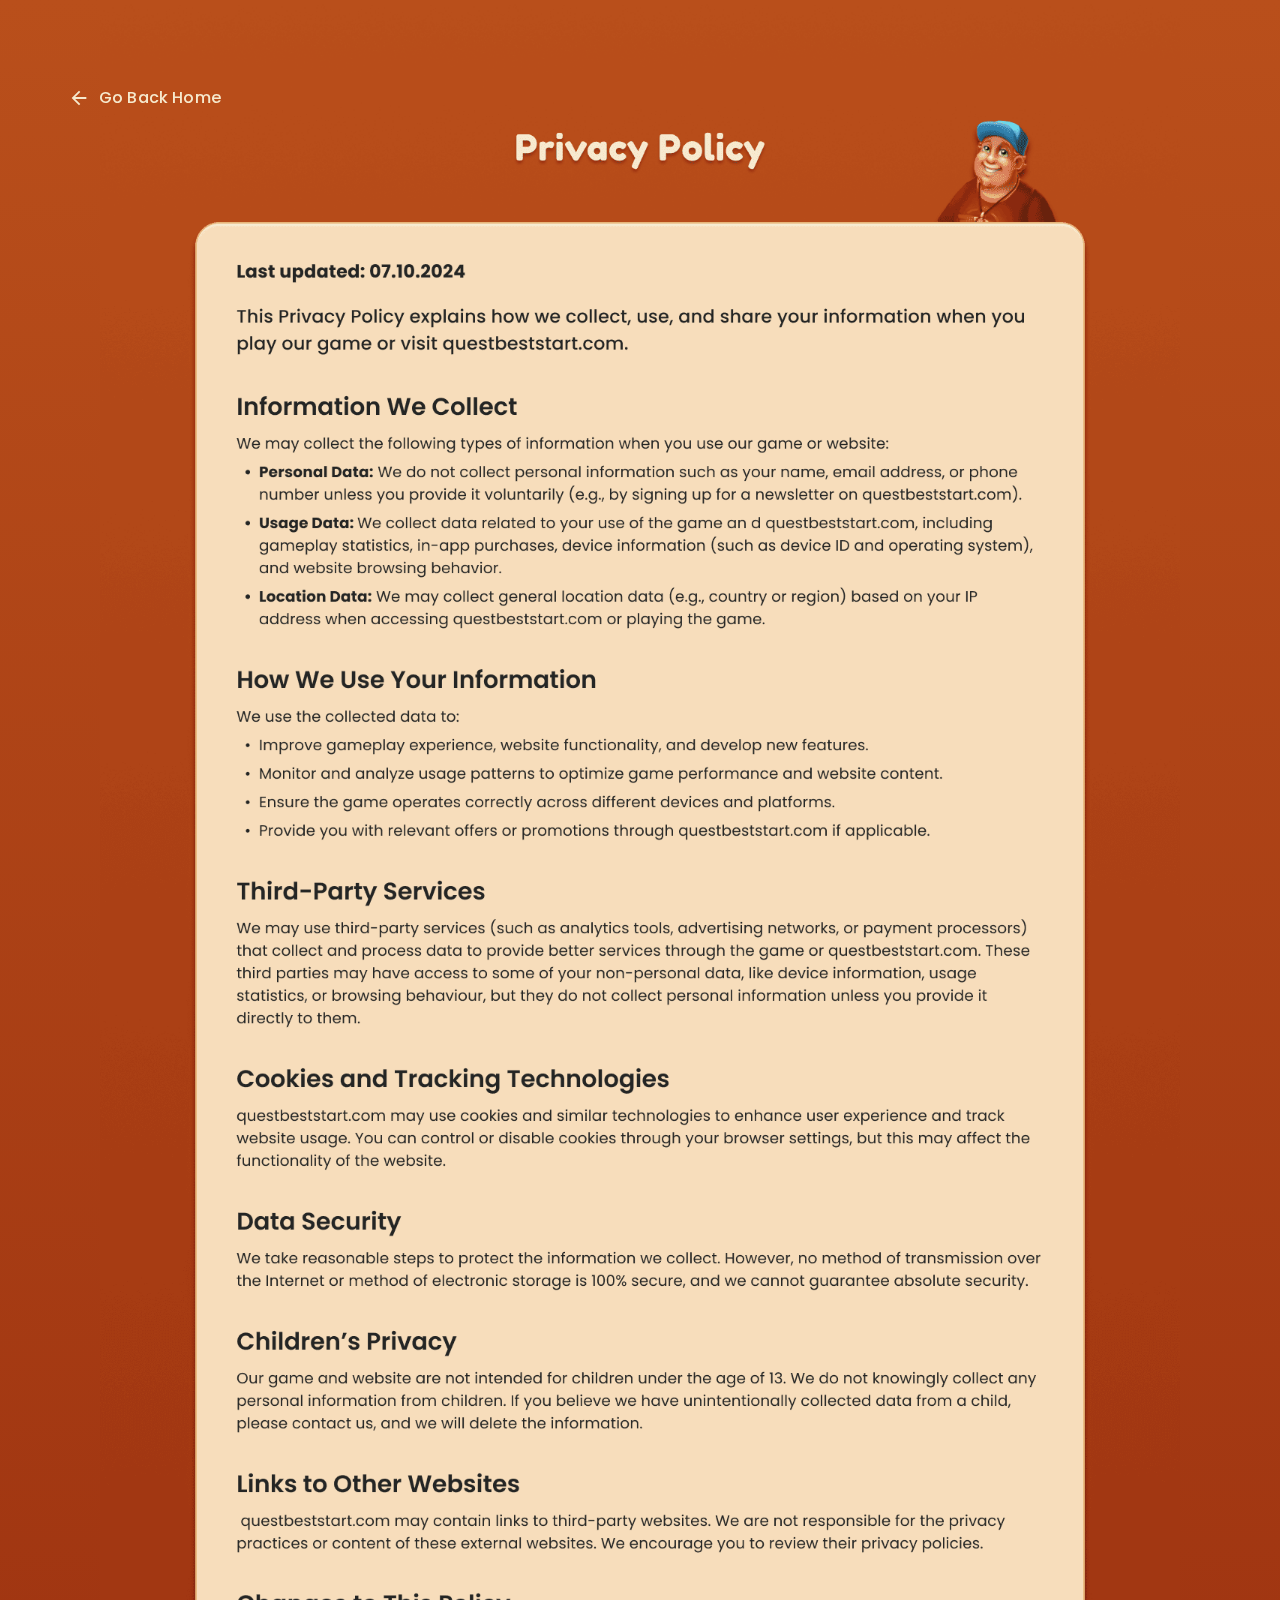
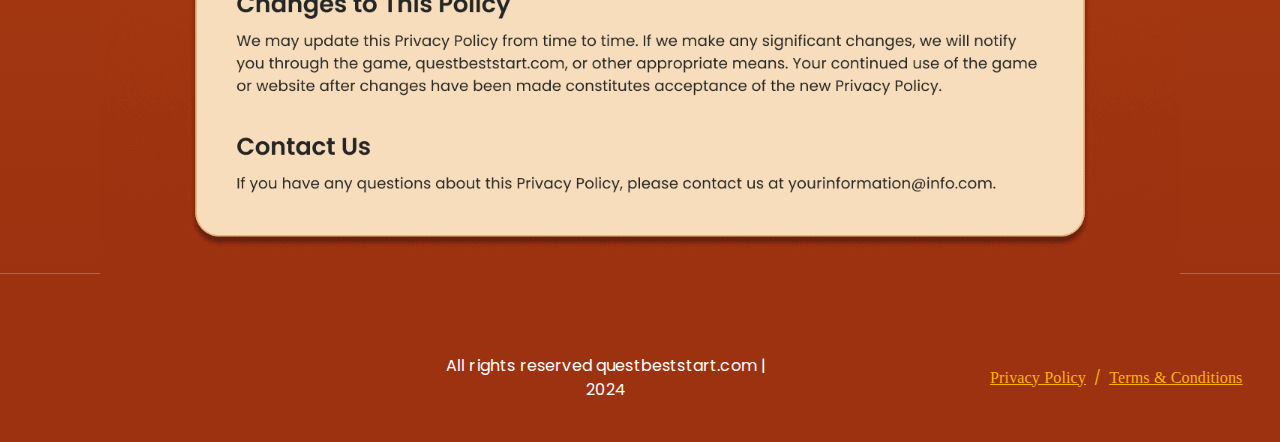
==== policy.html @ de879beb "1" ====
<!DOCTYPE html>
<html lang="en">
  <head>
    <meta charset="UTF-8" />
    <meta name="viewport" content="width=device-width, initial-scale=1.0" />
    <title>Tile Island</title>
    <link rel="icon" href="img/favicon-500x500.png" />
    <link rel="stylesheet" type="text/css" href="slick/slick.css" />
    <link rel="stylesheet" href="css/main.css" />
    <link href="https://unpkg.com/aos@2.3.1/dist/aos.css" rel="stylesheet" />

    <link rel="preconnect" href="https://fonts.googleapis.com" />
    <link rel="preconnect" href="https://fonts.gstatic.com" crossorigin />
    <link
      href="https://fonts.googleapis.com/css2?family=Poppins:ital,wght@0,100;0,200;0,300;0,400;0,500;0,600;0,700;0,800;0,900;1,100;1,200;1,300;1,400;1,500;1,600;1,700;1,800;1,900&display=swap"
      rel="stylesheet"
    />
    <link rel="preconnect" href="https://fonts.googleapis.com" />
    <link rel="preconnect" href="https://fonts.gstatic.com" crossorigin />
    <link
      href="https://fonts.googleapis.com/css2?family=Luckiest+Guy&family=Quicksand:wght@300..700&display=swap"
      rel="stylesheet"
    />
    <link rel="preconnect" href="https://fonts.googleapis.com" />
    <link rel="preconnect" href="https://fonts.gstatic.com" crossorigin />
    <link
      href="https://fonts.googleapis.com/css2?family=Luckiest+Guy&display=swap"
      rel="stylesheet"
    />
  </head>

  <body class="back">
    <header class="header header-policy-terms">
      <div class="header-background"></div>
      <nav class="navigation container nav-policy-terms">
        <ul class="policy-terms-list nav-policy-terms">
          <li class="nav-policy-terms-item active">
            <svg class="header-icon-policy">
              <use href="./img/sprite.svg#icon-arrow-left"></use>
            </svg>
            <a href="/" class="navigation-link">Go Back Home</a>
          </li>
        </ul>
      </nav>
    </header>

    <main class="policy">
      <section>
        <div class="policy-terms-container">
          <img
            class="policy-terms-image"
            src="img/policy-terms/Privacy-375.png"
            alt=""
          />
          <img
            class="policy-terms-desk"
            src="img/policy-terms/Privacy-1440.png"
            alt=""
          />
        </div>
      </section>
    </main>

    <footer class="footer">
      <div class="footer-container">
        <p class="footer-copyright">
          All rights reserved questbeststart.com | 2024
        </p>
        <div class="footer-wrapper">
          <a class="footer-text" href="policy.html">Privacy Policy</a>
          <a class="footer-texts"> / </a>
          <a class="footer-text" href="terms.html">Terms & Conditions</a>
        </div>
      </div>
    </footer>
    <script src="js/mobile-menu.js"></script>
  </body>
</html>
---- css/main.css ----
@import url("https://fonts.googleapis.com/css2?family=Fredoka:wght@300..700&family=Mali:ital,wght@0,200;0,300;0,400;0,500;0,600;0,700;1,200;1,300;1,400;1,500;1,600;1,700&family=Manrope:wght@200..800&family=Rajdhani:wght@300;400;500;600;700&display=swap");

:root {
  --main-font: "Quicksand";
  --text-color: rgba(21, 35, 44, 1);
  --secondary-color: rgba(211, 37, 35, 1);

  --bg-color: #ffffff;
}

* {
  -webkit-box-sizing: border-box;
  box-sizing: border-box;
}

html {
  scroll-behavior: smooth;
}

body {
  font-family: var(--main-font);
  color: var(--text-color);
  margin: 0;
}

h1,
h2,
h3,
h4,
h5,
h6,
p {
  margin: 0;
}

ul,
ol {
  margin: 0;
  padding: 0;
  list-style: none;
}

img {
  display: block;
  max-width: 100%;
  height: auto;
}

.list {
  list-style: none;
}

button,
a {
  cursor: pointer;
}

.visually-hidden {
  position: absolute;
  width: 1px;
  height: 1px;
  margin: -1px;
  border: 0;
  padding: 0;

  white-space: nowrap;
  clip-path: inset(100%);
  clip: rect(0 0 0 0);
  overflow: hidden;
}

.button {
  display: -webkit-box;
  display: -ms-flexbox;
  display: flex;
  -webkit-box-align: center;
  -ms-flex-align: center;
  align-items: center;
  width: 35px;
  height: 35px;
  border-radius: 50%;
  background-color: #fe34a0;
  border: none;
  -webkit-transition: scale 0.3s ease;
  transition: scale 0.3s ease;
  -webkit-box-shadow: 0px 4px 0px 0px #64069d;
  box-shadow: 0px 4px 0px 0px #64069d;
}
.button:hover {
  scale: 120%;
}

.icon {
  width: 36px;
  height: 28.56px;
}

@media (min-width: 1200px) {
  .padding--responsive {
    padding: 88px;
  }
}

.header {
  position: fixed;
  width: 100%;
  z-index: 5;
  -webkit-transition: background-color 0.3s ease;
  transition: background-color 0.3s ease;
  background-color: transparent;
}
.header__background {
  position: absolute;
  top: 0;
  right: 0;
  bottom: 0;
  left: 100%;

  z-index: -1;
  -webkit-transition: left 0.3s ease;
  transition: left 0.3s ease;
}
.header-background {
  position: absolute;
  top: 0;
  right: 0;
  bottom: 0;
  left: 100%;

  z-index: -1;
  -webkit-transition: left 0.3s ease;
  transition: left 0.3s ease;
}
.header.is-open .header__background {
  left: 0;
}
.header__button-wrapper {
  margin-left: auto;
}
.header__icon {
  display: none;
}
.header-icon-policy {
  width: 40px;
  height: 40px;
  padding: 7px 9px;
  fill: #f6e9cd;
}
.header__icon-button {
  display: -webkit-box;
  display: -ms-flexbox;
  display: flex;
  background-color: transparent;
  border: none;
  border-radius: 50%;
}

.header__icon--menu {
  display: block;
}

.header__icon-button.is-open .header__icon--menu {
  display: none;
}

.header__icon-button.is-open .header__icon--close {
  display: block;
}

.policy-terms-navigation {
  display: -webkit-box;
  display: -ms-flexbox;
  display: flex;
  -webkit-box-orient: vertical;
  -webkit-box-direction: normal;
  -ms-flex-direction: row;
  flex-direction: row;
  -webkit-box-align: center;
  -ms-flex-align: center;
  align-items: start;
  -webkit-box-flex: 1;
  -ms-flex: 1;
  flex: 1;
  padding: 27px 35px 19px;
  position: relative;
}
.policy-terms-list {
  position: static;
  flex: 1;
}

.header {
  height: 100px;
  display: flex;
}

.nav-policy-terms-item {
  display: flex;
  flex-direction: row;
}
.navigation-link {
  position: relative;
  text-decoration: none;
  font-family: Poppins;
  font-size: 16px;
  font-weight: 500;
  line-height: 24px;
  letter-spacing: 0.01em;
  text-align: end;
  padding: 0;
  color: #f6e9cd;
  padding-top: 8px;
}
.navigation-link:hover,
.navigation-link:focus,
.navigation-link:active {
  color: #fab204;
}

.header {
  position: fixed;
  width: 100%;
  z-index: 5;
  -webkit-transition: background-color 0.3s ease;
  transition: background-color 0.3s ease;
  background-color: transparent;
}
.header__background {
  position: absolute;
  top: 0;
  right: 0;
  bottom: 0;
  left: 100%;
  background-color: rgba(242, 242, 254, 1);
  z-index: -1;
  -webkit-transition: left 0.3s ease;
  transition: left 0.3s ease;
}
.header.is-open .header__background {
  left: 0;
}
.header__button-wrapper {
  margin-right: auto;
  display: flex;
  align-items: center;
  justify-content: end;
}
.header__icon {
  display: none;
}
.header__icon-button {
  display: -webkit-box;
  display: -ms-flexbox;
  display: flex;
  background-color: transparent;
  border: none;
  border-radius: 50%;
}

.header__icon--menu {
  display: block;
}

.header__icon-button.is-open .header__icon--menu {
  display: none;
}

.header__icon-button.is-open .header__icon--close {
  display: block;
}
.close {
  width: 40px;
  height: 40px;
  fill: rgba(255, 255, 255, 1);
}

.header__icon-button.is-open + .navigation__list {
  background: rgba(54, 56, 92, 1);
}

.navigation.is-open {
  background: rgba(54, 56, 92, 1);
}

.navigation {
  display: -ms-flexbox;
  -webkit-box-orient: vertical;
  -webkit-box-direction: normal;
  -ms-flex-direction: column;
  flex-direction: column;
  -webkit-box-align: center;
  -ms-flex-align: center;
  align-items: center;
  -webkit-box-flex: 1;
  -ms-flex: 1;
  flex: 1;
  padding: 27px 35px 19px;
  position: relative;
}
.navigation.is-open {
  background: #b94f1b;
}

.navigation__list {
  display: -webkit-box;
  display: -ms-flexbox;
  display: flex;
  -webkit-box-orient: vertical;
  -webkit-box-direction: normal;
  -ms-flex-direction: column;
  flex-direction: column;
  -webkit-box-align: start;
  -ms-flex-align: start;
  align-items: start;
  gap: 36px;
  padding: 48px;
  top: 130px;
  border-radius: 0px 0px 20px 20px;
  position: absolute;
  top: 100%;
  right: -100%;
  width: 100%;
  height: 100vh;
  -webkit-transition: 0.3s;
  transition: 0.3s;
  z-index: 999;
  background: linear-gradient(180deg, #b94f1b 0%, #9d3210 100%);
}
.navigation__list.is-open {
  right: 0;
}
.navigation__link {
  position: relative;
  text-decoration: none;
  -webkit-transition: all 0.1s ease;
  transition: all 0.1s ease;
  padding: 4px 16px;

  font-family: Poppins;
  font-size: 22px;
  font-weight: 500;
  line-height: 36px;
  letter-spacing: 0.01em;
  text-align: left;

  color: rgba(255, 255, 255, 0.8);
}
.navigation__link:hover,
.navigation__link:focus {
  font-size: 20px;
  font-weight: 900;
  line-height: 40px;
  text-align: center;
  color: #fab204;
}

.header.is-open {
  background-color: transparent;
}

@media screen and (min-width: 1200px) {
  .header {
    background: #f1dbd1;

    padding: 8px 24px 8px 24px;
    gap: 8px;
    border-radius: 999px;
    margin: 48px auto;
    display: flex;
    justify-content: center;
    align-items: center;
    width: 100%;
  }
  .header-policy-terms {
    background-color: transparent;
  }
  .header {
    height: 100px;
    display: flex;
  }
  .navigation__item-desk {
    display: none;
  }
  .header__icon-button {
    display: none;
  }
  .header__button-wrapper {
    width: auto;
    -webkit-box-pack: end;
    -ms-flex-pack: end;
    justify-content: flex-end;
  }
  .navigation {
    display: flex;
    -webkit-box-orient: horizontal;
    -webkit-box-direction: normal;
    -ms-flex-direction: row;
    flex-direction: row;
    -webkit-box-pack: justify;
    -ms-flex-pack: justify;
    -webkit-box-align: center;
    -ms-flex-align: center;
    -webkit-box-flex: 1;
    -ms-flex: 1;
    flex: 1;
    padding-block: 20px;
    align-items: center;
    justify-content: center;
  }
  .navigation__list {
    background-color: transparent;
    -webkit-box-orient: horizontal;
    -webkit-box-direction: normal;
    -ms-flex-direction: row;
    flex-direction: row;
    -webkit-box-pack: center;
    -ms-flex-pack: center;
    justify-content: start;
    position: static;
    -webkit-box-align: center;
    -ms-flex-align: center;
    align-items: center;
    width: auto;
    padding-block: 0;
    -webkit-box-flex: 1;
    -ms-flex: 1;
    flex: 1;
    gap: 50px;
    height: 100px;
    margin: 48px auto;
    display: flex;
    justify-content: center;
    align-items: center;
    background: transparent;
  }
  .navigation__link {
    font-weight: 400;
    font-size: 18px;
    line-height: 28px;
    max-width: 200px;
    padding: 0%;
    height: 14px;
    color: rgba(29, 19, 70, 1);
  }
}

.main {
  background: linear-gradient(180deg, #0492bf 0%, #bee6ff 30%, #fff6e0 100%);
}
.home {
  background-repeat: no-repeat;
  background-size: cover;
  background-position: center;

  width: 375px;
  height: 780px;
  margin: auto;

  background-image: url("/img/hero/Section-1-Hero.png");
}
.home__wrapper {
  position: relative;
  z-index: 3;
  display: -webkit-box;
  display: -ms-flexbox;
  display: flex;
  -webkit-box-orient: vertical;
  -webkit-box-direction: normal;
  -ms-flex-direction: column;
  flex-direction: column;
  -webkit-box-align: center;
  -ms-flex-align: center;
  align-items: center;
}
.home__container-top {
  display: -webkit-box;
  display: -ms-flexbox;
  display: flex;
  -webkit-box-orient: vertical;
  -webkit-box-direction: normal;
  -ms-flex-direction: column;
  flex-direction: column;
  align-items: center;
  margin-top: 670px;
}

.home__google-button_link {
  display: inline-block;
  max-width: 312px;
  -webkit-transition: -webkit-transform 0.3s ease;
  transition: -webkit-transform 0.3s ease;
  transition: transform 0.3s ease;
  transition: transform 0.3s ease, -webkit-transform 0.3s ease;
  border-radius: 12px;
  -webkit-animation: pulse 2s infinite;
  animation: pulse 2s infinite;
  width: 264px;
  height: 66px;
  margin-top: -100px;
}
.home-image {
  display: none;
}

@media screen and (min-width: 1200px) {
  .home {
    margin: auto;
    width: auto;
    height: 980px;
    gap: 0px;
    opacity: 0px;

    background-image: url("/img/hero/Section-1-Hero\ \(1\).png");
  }

  .home__google-button_link {
    width: 300px;
    height: 86px;
    margin: auto;
    margin-top: 80px;
  }
}

.advantages {
  background: linear-gradient(180deg, #0492bf 0%, #bee6ff 30%, #fff6e0 100%);
}

.advantages-image {
  width: 375px;
  margin: 0 auto 0;
}
.advantages-image-desk {
  display: none;
}

@media screen and (min-width: 1200px) {
  .advantages {
    background: linear-gradient(180deg, #0492bf 0%, #bee6ff 30%, #fff6e0 100%);
  }

  .advantages-image {
    display: none;
  }
  .advantages-image-desk {
    display: flex;
    margin: auto;
    width: 1440px;
  }
}

.features {
  background: linear-gradient(180deg, #fff6e0 0%, #fdeec6 100%);
}
.features-image {
  width: 375px;
  margin: 0 auto 0;
}
.features-image-desk {
  display: none;
}
@media screen and (min-width: 1200px) {
  .features {
    background: linear-gradient(180deg, #fff6e0 0%, #fdeec6 100%);
  }
  .features-image {
    display: none;
  }
  .features-image-desk {
    display: flex;
    margin: auto;
    width: 1440px;
  }
}
/*  */
.play {
  background: #fdeec6;
}
.play-image {
  width: 375px;
  margin: 0 auto 0;
}
.play-image-desk {
  display: none;
}
@media screen and (min-width: 1200px) {
  .play {
    background: #fdeec6;
  }
  .play-image {
    display: none;
  }
  .play-image-desk {
    display: flex;
    margin: auto;
    width: 1440px;
  }
}

.faq {
  background: #fdeec6;
  padding: 56px 15px;
}
.faq-container {
  width: 343px;

  background: linear-gradient(180deg, #b94f1b 0%, #9d3210 100%);
  padding: 8px;
  border-radius: 16px;
  margin: auto;
}
.faq-title {
  margin: auto;
  padding-bottom: 40px;
}
.faq-list {
  padding: 8px 8px 16px 8px;
  gap: 10px;
  border-radius: 8px;
  background: #f7ddbb;
}
.faq-item {
  padding: 16px;
  background: #fff3eb;

  border-radius: 10px;
  margin-bottom: 10px;
  position: relative;
  max-width: 700px;
  font-family: Arial, sans-serif;
}

.faq-question {
  display: flex;
  justify-content: space-between;
  align-items: center;
  cursor: pointer;
  font-family: Poppins;
  font-size: 18px;
  font-weight: 500;
  line-height: 30px;
  text-align: left;
  color: #030302;
}

.toggle-button {
  background: none;
  border: none;
  font-size: 24px;
  color: #8b5e3c;
  cursor: pointer;
}

.faq-answer {
  display: none;
  margin-top: 10px;
  font-family: Poppins;
  font-size: 18px;
  font-weight: 400;
  line-height: 30px;
  letter-spacing: 0.01em;
  text-align: left;
  color: #030302;
}
@media screen and (min-width: 1200px) {
  .faq-container {
    width: 966px;

    border-radius: 40px;

    background: linear-gradient(180deg, #b94f1b 0%, #9d3210 100%);
    padding: 48px;

    margin: auto;
  }
  .faq-title {
    margin: auto;
    padding-bottom: 40px;
  }
  .faq-list {
    padding: 0;
    gap: 10px;

    background: #f7ddbb;
    width: 822px;

    padding: 32px 0px;
    border-radius: 32px;
    margin: auto;
    width: 870px;
  }
  .faq-item {
    background: #fff3eb;

    border-radius: 10px;
    margin-bottom: 10px;
    position: relative;

    width: auto;
    font-family: Arial, sans-serif;
    margin: auto;

    gap: 16px;
    border-radius: 24px;
    width: 822px;
    padding-bottom: 16px;
    margin: 16px auto;
  }
}

.gallery {
  background: linear-gradient(180deg, #b94f1b 0%, #9d3210 100%);
  padding-top: 56px;
}

.gallery__image {
  width: 267.75px;
  height: 476px;
  border-radius: 8px;
  padding: 0 10px;
}
.gallery__list {
  padding: 8px;
  gap: 0px;
  border-radius: 16px;
  background-color: #f7ddbb;
}
.gallery-title {
  margin: auto;
}
.slick-prev:before {
  display: none;
}
.slick-next:before {
  display: none;
}
.slick-dots li.slick-active button:before {
  opacity: 0.75;
  color: #ffffff;
}

.gallery__container {
  display: flex;
  justify-content: center;
  align-items: center;
  margin: auto;
  width: 370px;
}
.gallery__list {
  max-width: 350px;
}
@media screen and (min-width: 1200px) {
  .gallery__list {
    max-width: 1100px;
  }
}
@media screen and (min-width: 1440px) {
  .gallery__list {
    max-width: 1296px;
  }
}

@media screen and (min-width: 1200px) {
  .gallery {
    padding-top: 41px;
    padding-bottom: 65px;
  }
  .gallery-title {
    margin: auto;
    width: 174px;
    height: 72px;
  }
  .gallery__container {
    display: -webkit-box;
    display: -ms-flexbox;
    display: flex;
    -webkit-box-align: center;
    -ms-flex-align: center;
    align-items: center;
    -webkit-box-pack: center;
    -ms-flex-pack: center;
    justify-content: center;
    gap: 40px;
  }
  .gallery__image {
    width: 405px;
    height: 720px;
    border-radius: 8px;
  }

  .gallery-button-container {
    margin-top: 59px;
  }
}

.footer {
  background: #9d3210;
}
.footer-container {
  display: flex;
  flex-direction: column;
  justify-content: center;
  align-items: center;
  padding: 40px 37.5px 32px;
  gap: 32px;
}
.footer-wrapper {
  display: flex;
  flex-direction: row;
  justify-content: center;
  align-items: center;
  text-align: center;
}
.footer-text {
  font-family: Poppins;
  font-size: 14px;
  font-weight: 400;
  line-height: 24px;
  letter-spacing: 0.01em;
  text-align: left;
  color: #fab204;

  text-align: center;

  row-gap: 8px;
}
.footer-texts {
  padding: 0 8px;
  color: #fab204;
  font-family: Poppins;
  font-size: 14px;
  font-weight: 400;
  line-height: 24px;
  letter-spacing: 0.01em;
  text-align: left;
}
.footer-copyright {
  color: rgba(255, 255, 255, 1);
  font-family: Poppins;
  font-size: 14px;
  font-weight: 400;
  line-height: 24px;
  letter-spacing: 0.01em;
  text-align: center;
  width: 190px;
}

@media screen and (min-width: 1200px) {
  .footer-container {
    display: flex;
    flex-direction: row;
    justify-content: end;
    align-items: center;
    padding: 80px 37.5px 40px;
    gap: 32px;
  }
  .footer-wrapper {
    display: flex;
    flex-direction: row;
    justify-content: center;
    align-items: center;
  }
  .footer-copyright {
    font-family: Poppins;
    font-size: 16px;
    font-weight: 400;
    line-height: 24px;
    letter-spacing: 0.01em;
    text-align: center;
    margin-right: 171px;
    width: 362px;
  }
  .footer-text {
    font-family: Inter;
    font-size: 16px;
    font-weight: 400;
    line-height: 24px;
    letter-spacing: 0.01em;
    text-align: left;
  }
}

/*  */
.policy-terms-container {
  background-repeat: no-repeat;
  background-size: cover;
  background-position: center;
  margin: auto;
  background: linear-gradient(180deg, #b94f1b 0%, #9d3210 100%);
}

.policy-terms-image {
  width: 375px;

  margin: 0 auto 0;
}
.policy-terms-desk {
  display: none;
}
.back-policy-terms {
  background: linear-gradient(180deg, #b94f1b 0%, #9d3210 100%);
}

@media screen and (min-width: 1200px) {
  .policy-terms-container {
    background-repeat: no-repeat;
    background-size: cover;
    background-position: center;
    height: auto;
    margin: auto;
  }

  .policy-terms-image {
    display: none;
  }
  .policy-terms-desk {
    display: flex;
    margin: auto;
    width: 1080px;
  }
}
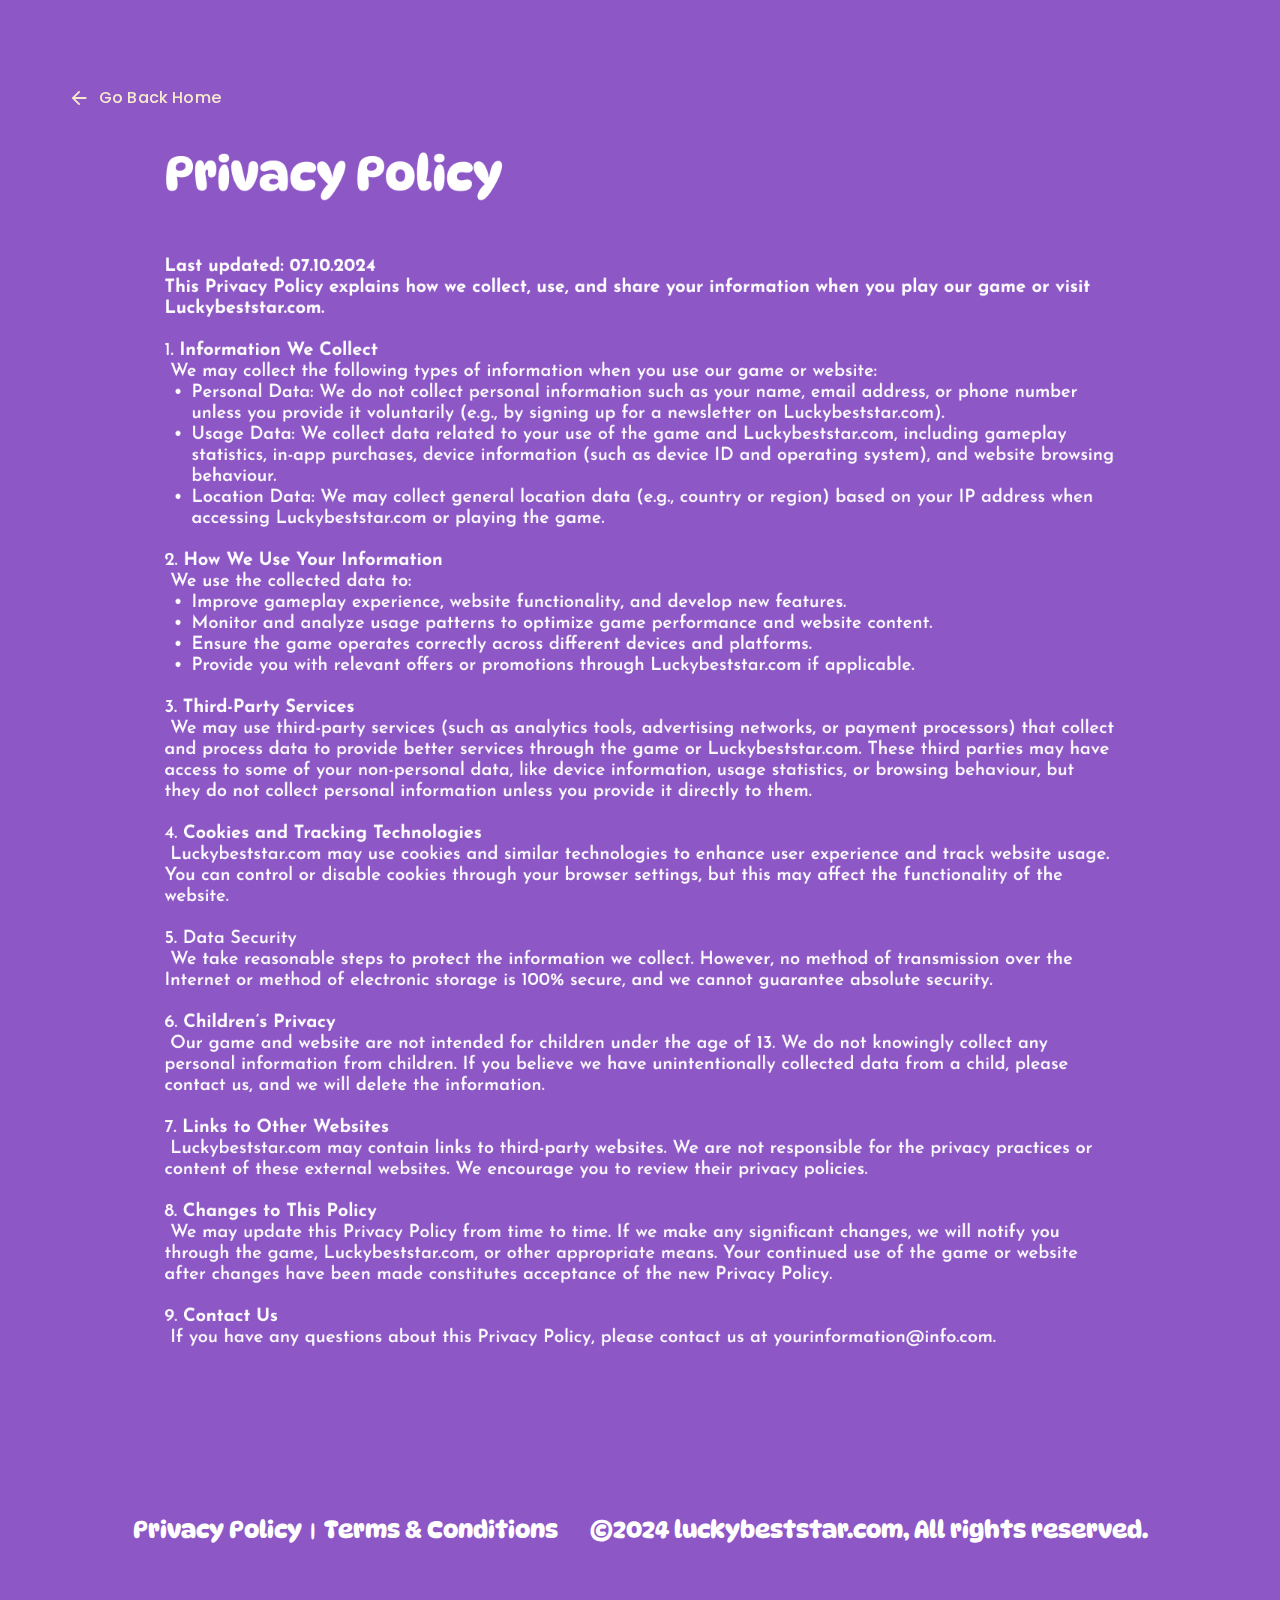
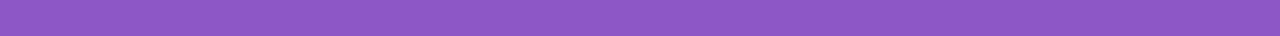
==== commit 7873e965: "2" ====
--- a/policy.html
+++ b/policy.html
@@ -3,8 +3,8 @@
   <head>
     <meta charset="UTF-8" />
     <meta name="viewport" content="width=device-width, initial-scale=1.0" />
-    <title>Tile Island</title>
-    <link rel="icon" href="img/favicon-500x500.png" />
+    <title>Travel Crush - Match 3 Game</title>
+    <link rel="icon" href="image/icon desktop.png" />
     <link rel="stylesheet" type="text/css" href="slick/slick.css" />
     <link rel="stylesheet" href="css/main.css" />
     <link href="https://unpkg.com/aos@2.3.1/dist/aos.css" rel="stylesheet" />
@@ -49,12 +49,12 @@
         <div class="policy-terms-container">
           <img
             class="policy-terms-image"
-            src="img/policy-terms/Privacy-375.png"
+            src="image/policy-terms/privacy policy mob.png"
             alt=""
           />
           <img
             class="policy-terms-desk"
-            src="img/policy-terms/Privacy-1440.png"
+            src="image/policy-terms/privacy policy.png"
             alt=""
           />
         </div>
@@ -63,14 +63,14 @@
 
     <footer class="footer">
       <div class="footer-container">
-        <p class="footer-copyright">
-          All rights reserved questbeststart.com | 2024
-        </p>
         <div class="footer-wrapper">
           <a class="footer-text" href="policy.html">Privacy Policy</a>
-          <a class="footer-texts"> / </a>
+          <a class="footer-texts"> | </a>
           <a class="footer-text" href="terms.html">Terms & Conditions</a>
         </div>
+        <p class="footer-copyright">
+          ©2024 luckybeststar.com, All rights reserved.
+        </p>
       </div>
     </footer>
     <script src="js/mobile-menu.js"></script>
--- a/css/main.css
+++ b/css/main.css
@@ -1,4 +1,4 @@
-@import url("https://fonts.googleapis.com/css2?family=Fredoka:wght@300..700&family=Mali:ital,wght@0,200;0,300;0,400;0,500;0,600;0,700;1,200;1,300;1,400;1,500;1,600;1,700&family=Manrope:wght@200..800&family=Rajdhani:wght@300;400;500;600;700&display=swap");
+@import url("https://fonts.googleapis.com/css2?family=DynaPuff:wght@400..700&family=Fredoka:wght@300..700&family=Mali:ital,wght@0,200;0,300;0,400;0,500;0,600;0,700;1,200;1,300;1,400;1,500;1,600;1,700&family=Manrope:wght@200..800&family=Rajdhani:wght@300;400;500;600;700&display=swap");
 
 :root {
   --main-font: "Quicksand";
@@ -793,7 +793,8 @@
 }
 
 .footer {
-  background: #9d3210;
+  background: #8d57c6;
+  margin-top: -200px;
 }
 .footer-container {
   display: flex;
@@ -802,6 +803,7 @@
   align-items: center;
   padding: 40px 37.5px 32px;
   gap: 32px;
+  /* margin-top: -200px; */
 }
 .footer-wrapper {
   display: flex;
@@ -811,44 +813,42 @@
   text-align: center;
 }
 .footer-text {
-  font-family: Poppins;
-  font-size: 14px;
-  font-weight: 400;
-  line-height: 24px;
-  letter-spacing: 0.01em;
+  font-family: DynaPuff;
+  font-size: 16px;
+  font-weight: 600;
+  line-height: 19.2px;
   text-align: left;
-  color: #fab204;
-
+  color: #ffffff;
+  text-decoration: none;
   text-align: center;
 
   row-gap: 8px;
 }
 .footer-texts {
   padding: 0 8px;
-  color: #fab204;
-  font-family: Poppins;
+  color: #ffffff;
+  font-family: DynaPuff;
+  font-size: 16px;
+  font-weight: 600;
+  line-height: 19.2px;
+  text-align: left;
+  text-decoration: none;
+  text-align: center;
+}
+.footer-copyright {
+  font-family: DynaPuff;
   font-size: 14px;
-  font-weight: 400;
-  line-height: 24px;
-  letter-spacing: 0.01em;
+  font-weight: 600;
+  line-height: 16.8px;
   text-align: left;
-}
-.footer-copyright {
-  color: rgba(255, 255, 255, 1);
-  font-family: Poppins;
-  font-size: 14px;
-  font-weight: 400;
-  line-height: 24px;
-  letter-spacing: 0.01em;
-  text-align: center;
-  width: 190px;
+  color: #ffffff;
 }
 
 @media screen and (min-width: 1200px) {
   .footer-container {
     display: flex;
     flex-direction: row;
-    justify-content: end;
+    justify-content: center;
     align-items: center;
     padding: 80px 37.5px 40px;
     gap: 32px;
@@ -860,21 +860,16 @@
     align-items: center;
   }
   .footer-copyright {
-    font-family: Poppins;
-    font-size: 16px;
-    font-weight: 400;
-    line-height: 24px;
-    letter-spacing: 0.01em;
-    text-align: center;
-    margin-right: 171px;
-    width: 362px;
+    font-family: DynaPuff;
+    font-size: 24px;
+    font-weight: 600;
+    line-height: 28.8px;
+    text-align: left;
   }
   .footer-text {
-    font-family: Inter;
-    font-size: 16px;
-    font-weight: 400;
-    line-height: 24px;
-    letter-spacing: 0.01em;
+    font-size: 24px;
+    font-weight: 600;
+    line-height: 28.8px;
     text-align: left;
   }
 }
@@ -885,7 +880,7 @@
   background-size: cover;
   background-position: center;
   margin: auto;
-  background: linear-gradient(180deg, #b94f1b 0%, #9d3210 100%);
+  background: #8d57c6;
 }
 
 .policy-terms-image {
@@ -897,7 +892,7 @@
   display: none;
 }
 .back-policy-terms {
-  background: linear-gradient(180deg, #b94f1b 0%, #9d3210 100%);
+  background: #8d57c6;
 }
 
 @media screen and (min-width: 1200px) {
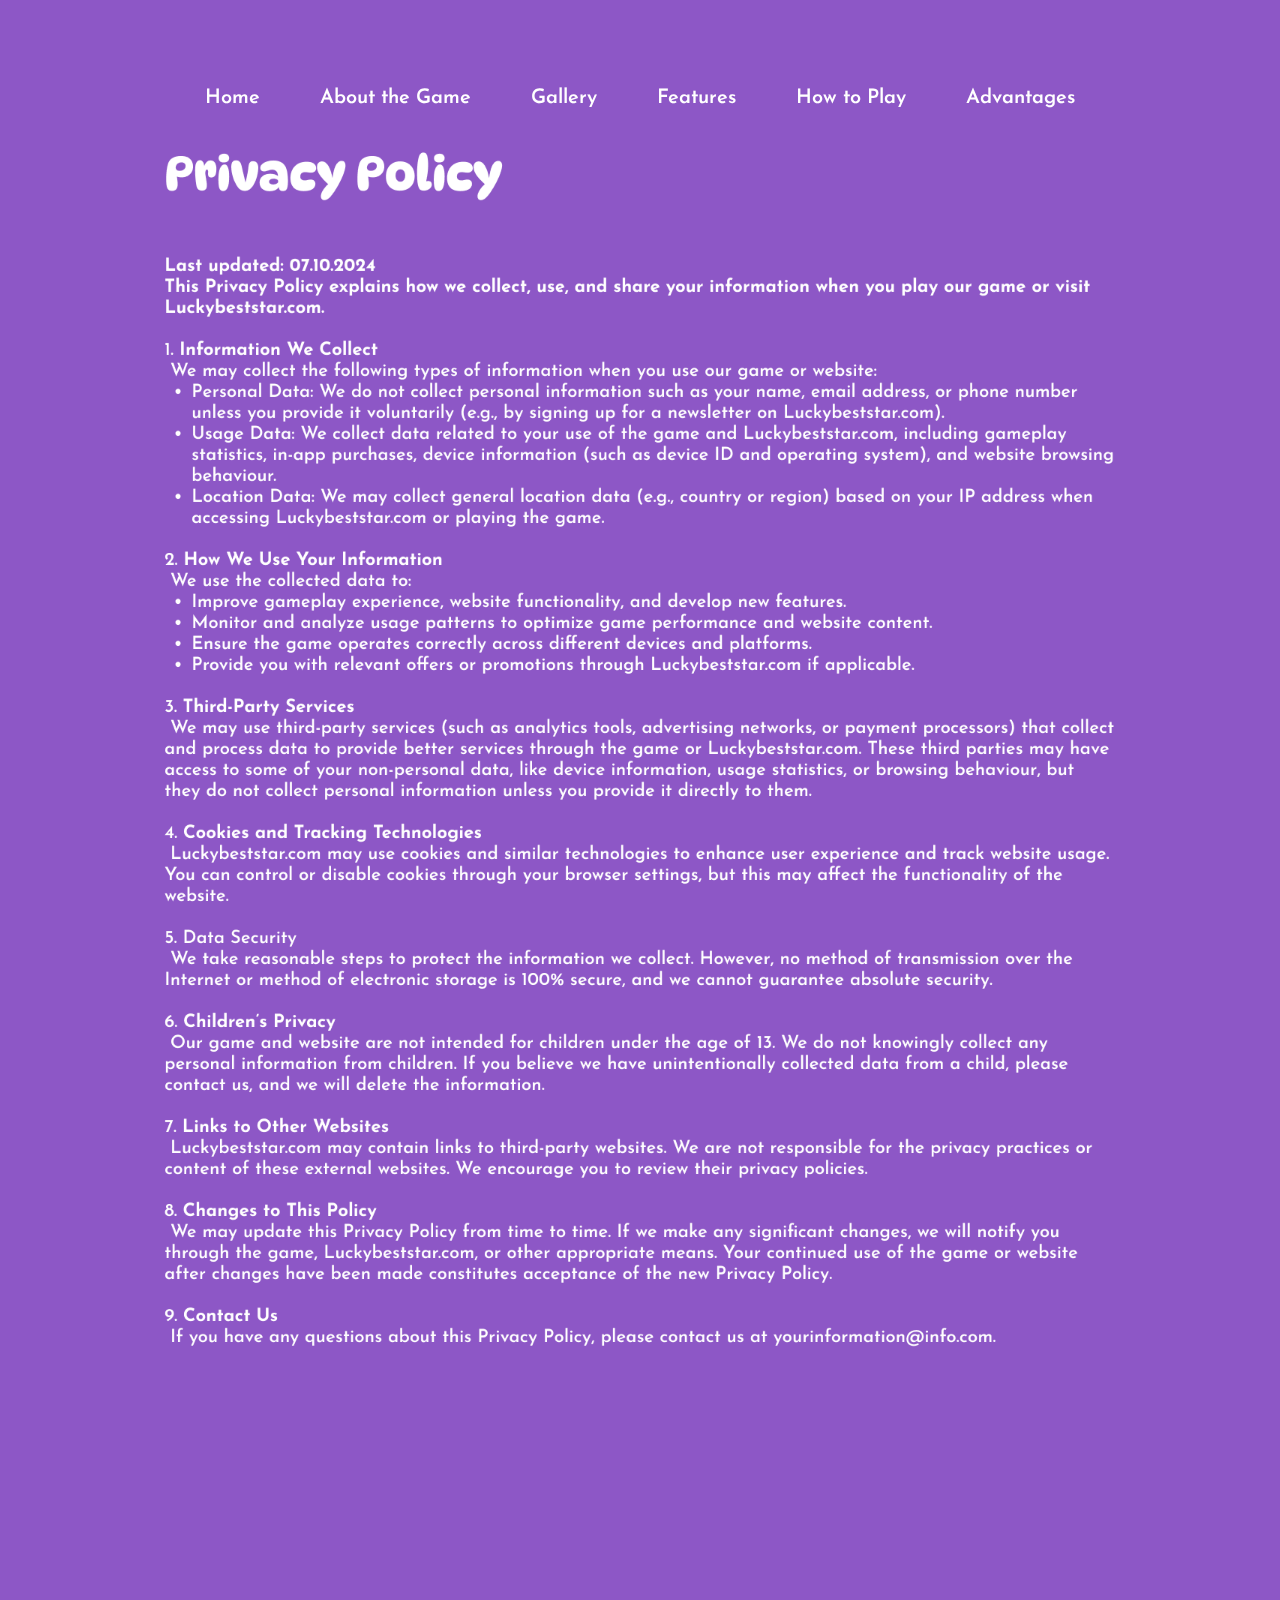
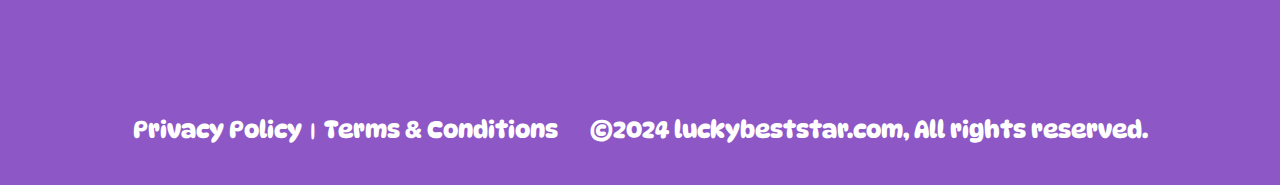
==== commit b8589925: "2" ====
--- a/policy.html
+++ b/policy.html
@@ -30,17 +30,52 @@
   </head>
 
   <body class="back">
-    <header class="header header-policy-terms">
-      <div class="header-background"></div>
-      <nav class="navigation container nav-policy-terms">
-        <ul class="policy-terms-list nav-policy-terms">
-          <li class="nav-policy-terms-item active">
-            <svg class="header-icon-policy">
-              <use href="./img/sprite.svg#icon-arrow-left"></use>
-            </svg>
-            <a href="/" class="navigation-link">Go Back Home</a>
+    <header class="header">
+      <div class="header__background"></div>
+      <nav class="navigation container">
+        <ul class="navigation__list">
+          <li class="navigation__item">
+            <a href="/" class="navigation__link">Home</a>
+          </li>
+          <li class="navigation__item">
+            <a href="/#about" class="navigation__link">About the Game</a>
+          </li>
+          <li class="navigation__item">
+            <a href="/#gallery" class="navigation__link">Gallery</a>
+          </li>
+          <li class="navigation__item">
+            <a href="/#features" class="navigation__link">Features</a>
+          </li>
+          <li class="navigation__item">
+            <a href="/#play" class="navigation__link">How to Play</a>
+          </li>
+          <li class="navigation__item">
+            <a href="/#advantages" class="navigation__link">Advantages</a>
+          </li>
+
+          <li class="navigation__item navigation__item-desk">
+            <a href="policy.html" class="navigation__link">Privacy Policy</a>
+          </li>
+          <li class="navigation__item navigation__item-desk">
+            <a href="terms.html" class="navigation__link">Terms of Service</a>
           </li>
         </ul>
+
+        <div class="header__button-wrapper">
+          <button type="button" class="header__icon-button" data-menu-button>
+            <img
+              class="header__icon header__icon--menu"
+              src="image/header/stash_burger-classic.png"
+              alt=""
+            />
+
+            <img
+              class="header__icon header__icon--close close"
+              src="image/header/akar-icons_cross.png"
+              alt=""
+            />
+          </button>
+        </div>
       </nav>
     </header>
 
--- a/css/main.css
+++ b/css/main.css
@@ -1,11 +1,7 @@
 @import url("https://fonts.googleapis.com/css2?family=DynaPuff:wght@400..700&family=Fredoka:wght@300..700&family=Mali:ital,wght@0,200;0,300;0,400;0,500;0,600;0,700;1,200;1,300;1,400;1,500;1,600;1,700&family=Manrope:wght@200..800&family=Rajdhani:wght@300;400;500;600;700&display=swap");
+@import url("https://fonts.googleapis.com/css2?family=DynaPuff:wght@400..700&family=Fredoka:wght@300..700&family=Josefin+Sans:ital,wght@0,100..700;1,100..700&family=Mali:ital,wght@0,200;0,300;0,400;0,500;0,600;0,700;1,200;1,300;1,400;1,500;1,600;1,700&family=Manrope:wght@200..800&family=Rajdhani:wght@300;400;500;600;700&display=swap");
 
 :root {
-  --main-font: "Quicksand";
-  --text-color: rgba(21, 35, 44, 1);
-  --secondary-color: rgba(211, 37, 35, 1);
-
-  --bg-color: #ffffff;
 }
 
 * {
@@ -15,6 +11,7 @@
 
 html {
   scroll-behavior: smooth;
+  background: #8d57c6;
 }
 
 body {
@@ -214,7 +211,7 @@
 .navigation-link:hover,
 .navigation-link:focus,
 .navigation-link:active {
-  color: #fab204;
+  color: #ffd231;
 }
 
 .header {
@@ -298,7 +295,7 @@
   position: relative;
 }
 .navigation.is-open {
-  background: #b94f1b;
+  background: #713caa;
 }
 
 .navigation__list {
@@ -320,11 +317,11 @@
   top: 100%;
   right: -100%;
   width: 100%;
-  height: 100vh;
+  height: 530px;
   -webkit-transition: 0.3s;
   transition: 0.3s;
   z-index: 999;
-  background: linear-gradient(180deg, #b94f1b 0%, #9d3210 100%);
+  background: #713caa;
 }
 .navigation__list.is-open {
   right: 0;
@@ -336,14 +333,13 @@
   transition: all 0.1s ease;
   padding: 4px 16px;
 
-  font-family: Poppins;
-  font-size: 22px;
-  font-weight: 500;
-  line-height: 36px;
-  letter-spacing: 0.01em;
+  font-family: Josefin Sans;
+  font-size: 20px;
+  font-weight: 600;
+  line-height: 20px;
   text-align: left;
 
-  color: rgba(255, 255, 255, 0.8);
+  color: #ffffff;
 }
 .navigation__link:hover,
 .navigation__link:focus {
@@ -351,7 +347,8 @@
   font-weight: 900;
   line-height: 40px;
   text-align: center;
-  color: #fab204;
+
+  color: #ffd231;
 }
 
 .header.is-open {
@@ -360,10 +357,10 @@
 
 @media screen and (min-width: 1200px) {
   .header {
-    background: #f1dbd1;
+    background: transparent;
 
     padding: 8px 24px 8px 24px;
-    gap: 8px;
+
     border-radius: 999px;
     margin: 48px auto;
     display: flex;
@@ -425,7 +422,7 @@
     -webkit-box-flex: 1;
     -ms-flex: 1;
     flex: 1;
-    gap: 50px;
+
     height: 100px;
     margin: 48px auto;
     display: flex;
@@ -434,18 +431,16 @@
     background: transparent;
   }
   .navigation__link {
-    font-weight: 400;
-    font-size: 18px;
-    line-height: 28px;
-    max-width: 200px;
-    padding: 0%;
-    height: 14px;
-    color: rgba(29, 19, 70, 1);
+    padding: 4px 12px;
+
+    text-align: left;
+
+    color: #ffffff;
   }
 }
 
 .main {
-  background: linear-gradient(180deg, #0492bf 0%, #bee6ff 30%, #fff6e0 100%);
+  background: #8d57c6;
 }
 .home {
   background-repeat: no-repeat;
@@ -453,10 +448,10 @@
   background-position: center;
 
   width: 375px;
-  height: 780px;
+  height: 1084px;
   margin: auto;
 
-  background-image: url("/img/hero/Section-1-Hero.png");
+  background-image: url("/image/home/Frame\ 91\ \(2\).png");
 }
 .home__wrapper {
   position: relative;
@@ -481,7 +476,8 @@
   -ms-flex-direction: column;
   flex-direction: column;
   align-items: center;
-  margin-top: 670px;
+  margin-top: 550px;
+  margin-right: 50px;
 }
 
 .home__google-button_link {
@@ -506,215 +502,79 @@
   .home {
     margin: auto;
     width: auto;
-    height: 980px;
-    gap: 0px;
-    opacity: 0px;
-
-    background-image: url("/img/hero/Section-1-Hero\ \(1\).png");
+    height: 1008px;
+
+    display: flex;
+
+    background-image: url("/image/home/Frame\ 92\ \(2\).png");
   }
 
   .home__google-button_link {
     width: 300px;
     height: 86px;
     margin: auto;
-    margin-top: 80px;
-  }
-}
-
-.advantages {
-  background: linear-gradient(180deg, #0492bf 0%, #bee6ff 30%, #fff6e0 100%);
-}
-
-.advantages-image {
+
+    margin-left: 10px;
+  }
+}
+.about {
+  background: #713caa;
+}
+
+.about-image {
   width: 375px;
   margin: 0 auto 0;
 }
-.advantages-image-desk {
+.about-image-desk {
   display: none;
 }
 
 @media screen and (min-width: 1200px) {
-  .advantages {
-    background: linear-gradient(180deg, #0492bf 0%, #bee6ff 30%, #fff6e0 100%);
-  }
-
-  .advantages-image {
+  .about {
+  }
+
+  .about-image {
     display: none;
   }
-  .advantages-image-desk {
+  .about-image-desk {
     display: flex;
     margin: auto;
     width: 1440px;
   }
 }
 
-.features {
-  background: linear-gradient(180deg, #fff6e0 0%, #fdeec6 100%);
-}
-.features-image {
-  width: 375px;
+.play {
+  background: #8d57c6;
+}
+.play-image {
+  width: 323px;
   margin: 0 auto 0;
 }
-.features-image-desk {
+.play-image-desk {
   display: none;
 }
 @media screen and (min-width: 1200px) {
-  .features {
-    background: linear-gradient(180deg, #fff6e0 0%, #fdeec6 100%);
-  }
-  .features-image {
+  .play {
+  }
+  .play-image {
     display: none;
   }
-  .features-image-desk {
+  .play-image-desk {
     display: flex;
     margin: auto;
     width: 1440px;
   }
 }
-/*  */
-.play {
-  background: #fdeec6;
-}
-.play-image {
-  width: 375px;
-  margin: 0 auto 0;
-}
-.play-image-desk {
-  display: none;
-}
-@media screen and (min-width: 1200px) {
-  .play {
-    background: #fdeec6;
-  }
-  .play-image {
-    display: none;
-  }
-  .play-image-desk {
-    display: flex;
-    margin: auto;
-    width: 1440px;
-  }
-}
-
-.faq {
-  background: #fdeec6;
-  padding: 56px 15px;
-}
-.faq-container {
-  width: 343px;
-
-  background: linear-gradient(180deg, #b94f1b 0%, #9d3210 100%);
-  padding: 8px;
-  border-radius: 16px;
-  margin: auto;
-}
-.faq-title {
-  margin: auto;
-  padding-bottom: 40px;
-}
-.faq-list {
-  padding: 8px 8px 16px 8px;
-  gap: 10px;
-  border-radius: 8px;
-  background: #f7ddbb;
-}
-.faq-item {
-  padding: 16px;
-  background: #fff3eb;
-
-  border-radius: 10px;
-  margin-bottom: 10px;
-  position: relative;
-  max-width: 700px;
-  font-family: Arial, sans-serif;
-}
-
-.faq-question {
-  display: flex;
-  justify-content: space-between;
-  align-items: center;
-  cursor: pointer;
-  font-family: Poppins;
-  font-size: 18px;
-  font-weight: 500;
-  line-height: 30px;
-  text-align: left;
-  color: #030302;
-}
-
-.toggle-button {
-  background: none;
-  border: none;
-  font-size: 24px;
-  color: #8b5e3c;
-  cursor: pointer;
-}
-
-.faq-answer {
-  display: none;
-  margin-top: 10px;
-  font-family: Poppins;
-  font-size: 18px;
-  font-weight: 400;
-  line-height: 30px;
-  letter-spacing: 0.01em;
-  text-align: left;
-  color: #030302;
-}
-@media screen and (min-width: 1200px) {
-  .faq-container {
-    width: 966px;
-
-    border-radius: 40px;
-
-    background: linear-gradient(180deg, #b94f1b 0%, #9d3210 100%);
-    padding: 48px;
-
-    margin: auto;
-  }
-  .faq-title {
-    margin: auto;
-    padding-bottom: 40px;
-  }
-  .faq-list {
-    padding: 0;
-    gap: 10px;
-
-    background: #f7ddbb;
-    width: 822px;
-
-    padding: 32px 0px;
-    border-radius: 32px;
-    margin: auto;
-    width: 870px;
-  }
-  .faq-item {
-    background: #fff3eb;
-
-    border-radius: 10px;
-    margin-bottom: 10px;
-    position: relative;
-
-    width: auto;
-    font-family: Arial, sans-serif;
-    margin: auto;
-
-    gap: 16px;
-    border-radius: 24px;
-    width: 822px;
-    padding-bottom: 16px;
-    margin: 16px auto;
-  }
-}
 
 .gallery {
-  background: linear-gradient(180deg, #b94f1b 0%, #9d3210 100%);
+  background: #8d57c6;
   padding-top: 56px;
 }
 
 .gallery__image {
-  width: 267.75px;
-  height: 476px;
+  width: 327px;
+  height: 560px;
+
   border-radius: 8px;
   padding: 0 10px;
 }
@@ -722,10 +582,9 @@
   padding: 8px;
   gap: 0px;
   border-radius: 16px;
-  background-color: #f7ddbb;
 }
 .gallery-title {
-  margin: auto;
+  margin: 160px auto 40px;
 }
 .slick-prev:before {
   display: none;
@@ -735,7 +594,25 @@
 }
 .slick-dots li.slick-active button:before {
   opacity: 0.75;
+  color: #ffd231;
+  width: 24px;
+  height: 24px;
+}
+.slick-dots li button:before {
+  font-family: "slick";
+  font-size: 6px;
+  line-height: 20px;
+  position: absolute;
+  top: 0;
+  left: 0;
+  width: 16px;
+  height: 16px;
   color: #ffffff;
+  content: "•";
+  text-align: center;
+  opacity: 0.25;
+
+  -webkit-font-smoothing: antialiased;
 }
 
 .gallery__container {
@@ -748,28 +625,68 @@
 .gallery__list {
   max-width: 350px;
 }
+.gallery-image-desk {
+  display: none;
+}
 @media screen and (min-width: 1200px) {
-  .gallery__list {
-    max-width: 1100px;
-  }
-}
-@media screen and (min-width: 1440px) {
-  .gallery__list {
-    max-width: 1296px;
-  }
-}
-
+  .gallery-image {
+    display: none;
+  }
+  .gallery-image-desk {
+    display: flex;
+    margin: auto;
+    width: 1440px;
+  }
+}
+
+.features {
+  background: #8d57c6;
+  padding: 160px 0;
+}
+.features-image {
+  width: 327px;
+  margin: auto;
+}
+.features__image {
+  border-radius: 24px;
+  padding: 0 10px;
+}
+
+.features-title {
+  margin: auto;
+  margin-bottom: 82px;
+}
+
+.features__container {
+  display: flex;
+  justify-content: center;
+  align-items: center;
+  margin: auto;
+  width: 370px;
+}
+
+.features-image-desk {
+  display: none;
+}
 @media screen and (min-width: 1200px) {
-  .gallery {
-    padding-top: 41px;
-    padding-bottom: 65px;
-  }
-  .gallery-title {
-    margin: auto;
-    width: 174px;
-    height: 72px;
-  }
-  .gallery__container {
+  .features {
+    padding: 160px 0;
+  }
+  .features__list {
+    max-width: 1190px;
+  }
+
+  .features-image {
+    display: none;
+  }
+  .features-image-desk {
+    display: flex;
+    justify-content: center;
+    align-items: center;
+    flex-direction: column;
+  }
+
+  .features__container {
     display: -webkit-box;
     display: -ms-flexbox;
     display: flex;
@@ -781,20 +698,78 @@
     justify-content: center;
     gap: 40px;
   }
-  .gallery__image {
-    width: 405px;
-    height: 720px;
-    border-radius: 8px;
-  }
-
-  .gallery-button-container {
-    margin-top: 59px;
+  .features__image {
+    width: 293px;
+    border-radius: 24px;
+  }
+}
+
+.advantages {
+  background: #8d57c6;
+  padding: 160px 0;
+}
+.advantages-image {
+  width: 327px;
+  margin: auto;
+}
+
+.advantages-title {
+  margin: auto;
+  margin-bottom: 82px;
+}
+
+.advantages__container {
+  display: flex;
+  justify-content: center;
+  align-items: center;
+  margin: auto;
+  width: 370px;
+}
+
+.advantages-image-desk {
+  display: none;
+}
+@media screen and (min-width: 1200px) {
+  .advantages {
+    padding: 160px 0;
+  }
+  .advantages__list {
+    max-width: 1190px;
+  }
+  .advantages__image {
+    width: 401px;
+    height: 480px;
+    border-radius: 32px;
+
+    padding: 0 10px;
+  }
+
+  .advantages-image {
+    display: none;
+  }
+  .advantages-image-desk {
+    display: flex;
+    justify-content: center;
+    align-items: center;
+    flex-direction: column;
+  }
+
+  .advantages__container {
+    display: -webkit-box;
+    display: -ms-flexbox;
+    display: flex;
+    -webkit-box-align: center;
+    -ms-flex-align: center;
+    align-items: center;
+    -webkit-box-pack: center;
+    -ms-flex-pack: center;
+    justify-content: center;
+    gap: 40px;
   }
 }
 
 .footer {
   background: #8d57c6;
-  margin-top: -200px;
 }
 .footer-container {
   display: flex;
@@ -803,7 +778,6 @@
   align-items: center;
   padding: 40px 37.5px 32px;
   gap: 32px;
-  /* margin-top: -200px; */
 }
 .footer-wrapper {
   display: flex;
@@ -874,7 +848,6 @@
   }
 }
 
-/*  */
 .policy-terms-container {
   background-repeat: no-repeat;
   background-size: cover;
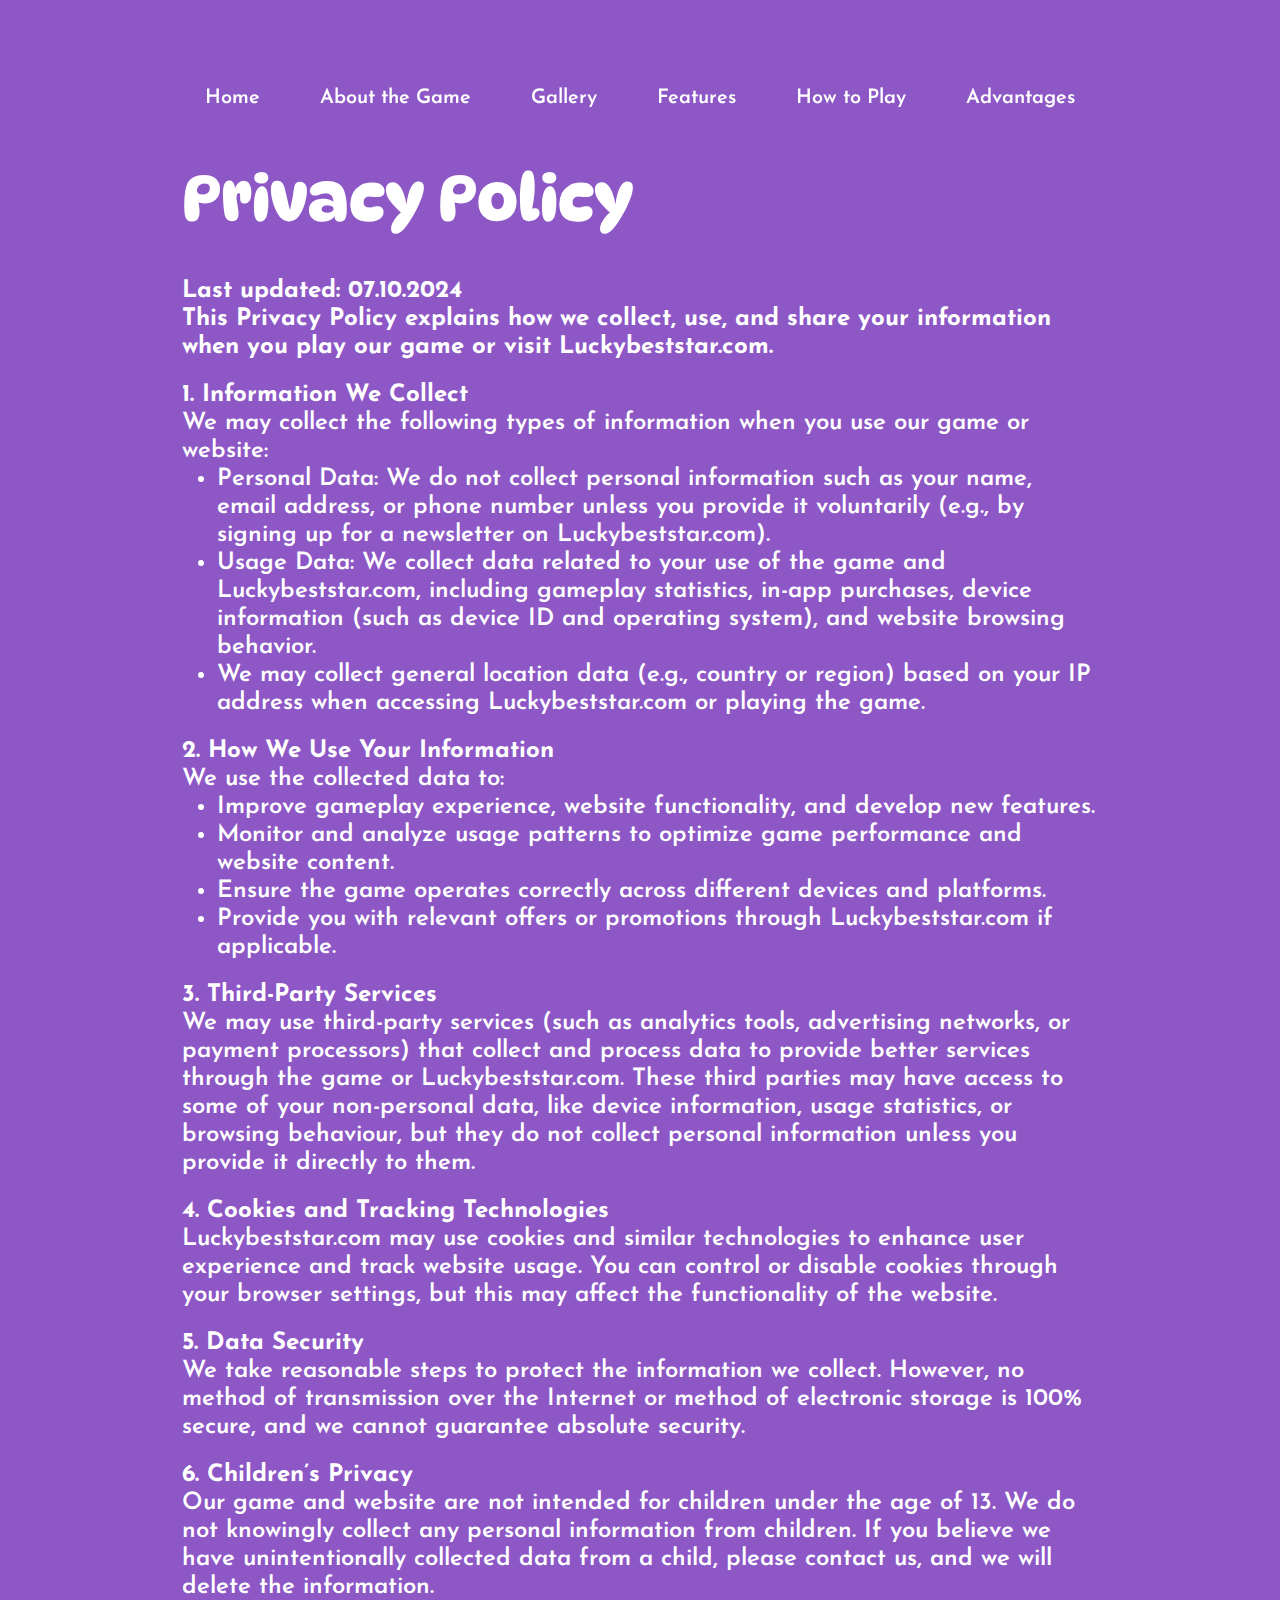
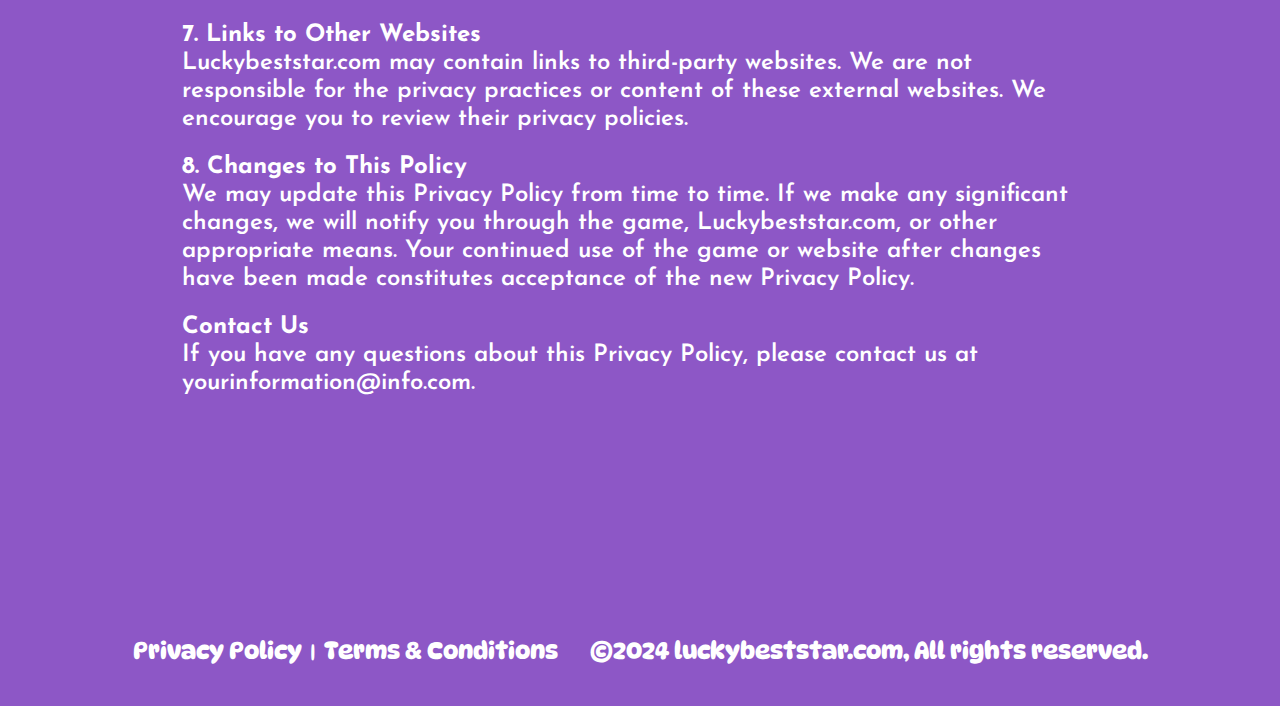
==== commit 4d2e0ea5: "6" ====
--- a/policy.html
+++ b/policy.html
@@ -82,16 +82,127 @@
     <main class="policy">
       <section>
         <div class="policy-terms-container">
-          <img
-            class="policy-terms-image"
-            src="image/policy-terms/privacy policy mob.png"
-            alt=""
-          />
-          <img
-            class="policy-terms-desk"
-            src="image/policy-terms/privacy policy.png"
-            alt=""
-          />
+          <h1 class="policy-terms-title">Privacy Policy</h1>
+
+          <p class="policy-terms-text-top-one">Last updated: 07.10.2024</p>
+          <p class="policy-terms-text-top-one">
+            This Privacy Policy explains how we collect, use, and share your
+            information when you play our game or visit Luckybeststar.com.
+          </p>
+
+          <h2 class="policy-terms-text text-bold">1. Information We Collect</h2>
+          <p class="policy-terms-text-one">
+            We may collect the following types of information when you use our
+            game or website:
+          </p>
+          <ul class="terms-list">
+            <li>
+              <span class="terms-list-bold">Personal Data:</span>
+              We do not collect personal information such as your name, email
+              address, or phone number unless you provide it voluntarily (e.g.,
+              by signing up for a newsletter on Luckybeststar.com).
+            </li>
+            <li>
+              <span class="terms-list-bold">Usage Data:</span>
+              We collect data related to your use of the game and
+              Luckybeststar.com, including gameplay statistics, in-app
+              purchases, device information (such as device ID and operating
+              system), and website browsing behavior.
+            </li>
+            <li>
+              We may collect general location data (e.g., country or region)
+              based on your IP address when accessing Luckybeststar.com or
+              playing the game.
+            </li>
+          </ul>
+
+          <h2 class="policy-terms-text text-bold">
+            2. How We Use Your Information
+          </h2>
+          <p class="policy-terms-text-one">We use the collected data to:</p>
+          <ul class="terms-list">
+            <li>
+              Improve gameplay experience, website functionality, and develop
+              new features.
+            </li>
+            <li>
+              Monitor and analyze usage patterns to optimize game performance
+              and website content.
+            </li>
+            <li>
+              Ensure the game operates correctly across different devices and
+              platforms.
+            </li>
+            <li>
+              Provide you with relevant offers or promotions through
+              Luckybeststar.com if applicable.
+            </li>
+          </ul>
+
+          <h2 class="policy-terms-text text-bold">3. Third-Party Services</h2>
+          <p class="policy-terms-text-one">
+            We may use third-party services (such as analytics tools,
+            advertising networks, or payment processors) that collect and
+            process data to provide better services through the game or
+            Luckybeststar.com. These third parties may have access to some of
+            your non-personal data, like device information, usage statistics,
+            or browsing behaviour, but they do not collect personal information
+            unless you provide it directly to them.
+          </p>
+
+          <h2 class="policy-terms-text text-bold">
+            4. Cookies and Tracking Technologies
+          </h2>
+          <p class="policy-terms-text-one">
+            Luckybeststar.com may use cookies and similar technologies to
+            enhance user experience and track website usage. You can control or
+            disable cookies through your browser settings, but this may affect
+            the functionality of the website.
+          </p>
+
+          <h2 class="policy-terms-text text-bold">5. Data Security</h2>
+          <p class="policy-terms-text-one">
+            We take reasonable steps to protect the information we collect.
+            However, no method of transmission over the Internet or method of
+            electronic storage is 100% secure, and we cannot guarantee absolute
+            security.
+          </p>
+
+          <h2 class="policy-terms-text text-bold">6. Children’s Privacy</h2>
+          <p class="policy-terms-text-one">
+            Our game and website are not intended for children under the age of
+            13. We do not knowingly collect any personal information from
+            children. If you believe we have unintentionally collected data from
+            a child, please contact us, and we will delete the information.
+          </p>
+
+          <h2 class="policy-terms-text text-bold">
+            7. Links to Other Websites
+          </h2>
+          <p class="policy-terms-text-one">
+            Luckybeststar.com may contain links to third-party websites. We are
+            not responsible for the privacy practices or content of these
+            external websites. We encourage you to review their privacy
+            policies.
+          </p>
+
+          <h2 class="policy-terms-text text-bold">8. Changes to This Policy</h2>
+          <p class="policy-terms-text-one">
+            We may update this Privacy Policy from time to time. If we make any
+            significant changes, we will notify you through the game,
+            Luckybeststar.com, or other appropriate means. Your continued use of
+            the game or website after changes have been made constitutes
+            acceptance of the new Privacy Policy.
+          </p>
+
+          <h2 class="policy-terms-text text-bold">Contact Us</h2>
+          <p class="policy-terms-text-one">
+            If you have any questions about this Privacy Policy, please contact
+            us at
+            <a href="mailto:yourinformation@pinfo.com" class="email-link"
+              >yourinformation@info.com</a
+            >.
+          </p>
         </div>
       </section>
     </main>
--- a/css/main.css
+++ b/css/main.css
@@ -847,42 +847,156 @@
     text-align: left;
   }
 }
-
+/*  */
+.policy {
+  background-color: #8d57c6;
+}
 .policy-terms-container {
-  background-repeat: no-repeat;
-  background-size: cover;
-  background-position: center;
-  margin: auto;
-  background: #8d57c6;
-}
-
-.policy-terms-image {
-  width: 375px;
-
-  margin: 0 auto 0;
-}
-.policy-terms-desk {
-  display: none;
-}
-.back-policy-terms {
-  background: #8d57c6;
+  display: -webkit-box;
+  display: -ms-flexbox;
+  display: flex;
+  -webkit-box-orient: vertical;
+  -webkit-box-direction: normal;
+  -ms-flex-direction: column;
+  flex-direction: column;
+  align-items: start;
+  padding: 107px 16px 76px;
+  color: #ffffff;
+}
+
+.policy-terms-title {
+  font-family: DynaPuff;
+  font-size: 40px;
+  font-weight: 700;
+  line-height: 48px;
+  text-align: left;
+
+  color: #ffffff;
+
+  padding-bottom: 40px;
+}
+.policy-terms-text-top-one {
+  font-family: Josefin Sans;
+  font-size: 20px;
+  font-weight: 700;
+  line-height: 20px;
+  text-align: left;
+}
+.policy-terms-text-top-two {
+  font-family: Josefin Sans;
+  font-size: 20px;
+  font-weight: 700;
+  line-height: 20px;
+  text-align: left;
+}
+.policy-terms-text {
+  font-family: Josefin Sans;
+  font-size: 20px;
+  font-weight: 700;
+  line-height: 20px;
+  text-align: left;
+  margin-top: 20px;
+}
+
+.policy-terms-text-one {
+  font-family: Josefin Sans;
+  font-size: 20px;
+  font-weight: 500;
+  line-height: 20px;
+  text-align: left;
+}
+
+.terms-list {
+  list-style-type: disc;
+  font-family: Josefin Sans;
+  font-size: 20px;
+  font-weight: 500;
+  line-height: 20px;
+  text-align: left;
+
+  padding-left: 35px;
+}
+.terms-list-bold {
+  font-family: Josefin Sans;
+  font-size: 20px;
+  font-weight: 500;
+  line-height: 20px;
+  text-align: left;
+}
+
+.email-link {
+  color: inherit;
+  text-decoration: none;
+}
+.back {
+  background-color: #a8e0ff;
 }
 
 @media screen and (min-width: 1200px) {
   .policy-terms-container {
-    background-repeat: no-repeat;
-    background-size: cover;
-    background-position: center;
-    height: auto;
-    margin: auto;
-  }
-
-  .policy-terms-image {
-    display: none;
-  }
-  .policy-terms-desk {
-    display: flex;
-    margin: auto;
-    width: 1080px;
-  }
-}
+    padding: 160px 182px;
+    align-items: start;
+  }
+
+  .policy-terms-title {
+    font-family: DynaPuff;
+    font-size: 64px;
+    font-weight: 600;
+    line-height: 76.8px;
+    text-align: left;
+
+    color: #ffffff;
+
+    padding-bottom: 40px;
+  }
+  .policy-terms-text-top-one {
+    font-family: Josefin Sans;
+    font-size: 24px;
+    font-weight: 700;
+    line-height: 28px;
+    text-align: left;
+  }
+  .policy-terms-text-top-two {
+    font-family: Josefin Sans;
+    font-size: 24px;
+    font-weight: 700;
+    line-height: 28px;
+    text-align: left;
+  }
+  .policy-terms-text {
+    font-family: Josefin Sans;
+    font-size: 24px;
+    font-weight: 700;
+    line-height: 28px;
+    text-align: left;
+
+    margin-top: 20px;
+  }
+
+  .policy-terms-text-one {
+    font-family: Josefin Sans;
+    font-size: 24px;
+    font-weight: 600;
+    line-height: 28px;
+    text-align: left;
+
+    text-align: left;
+  }
+
+  .terms-list {
+    font-family: Josefin Sans;
+    font-size: 24px;
+    font-weight: 600;
+    line-height: 28px;
+    text-align: left;
+
+    padding-left: 35px;
+  }
+  .terms-list-bold {
+    font-family: Josefin Sans;
+    font-size: 24px;
+    font-weight: 600;
+    line-height: 28px;
+    text-align: left;
+  }
+}
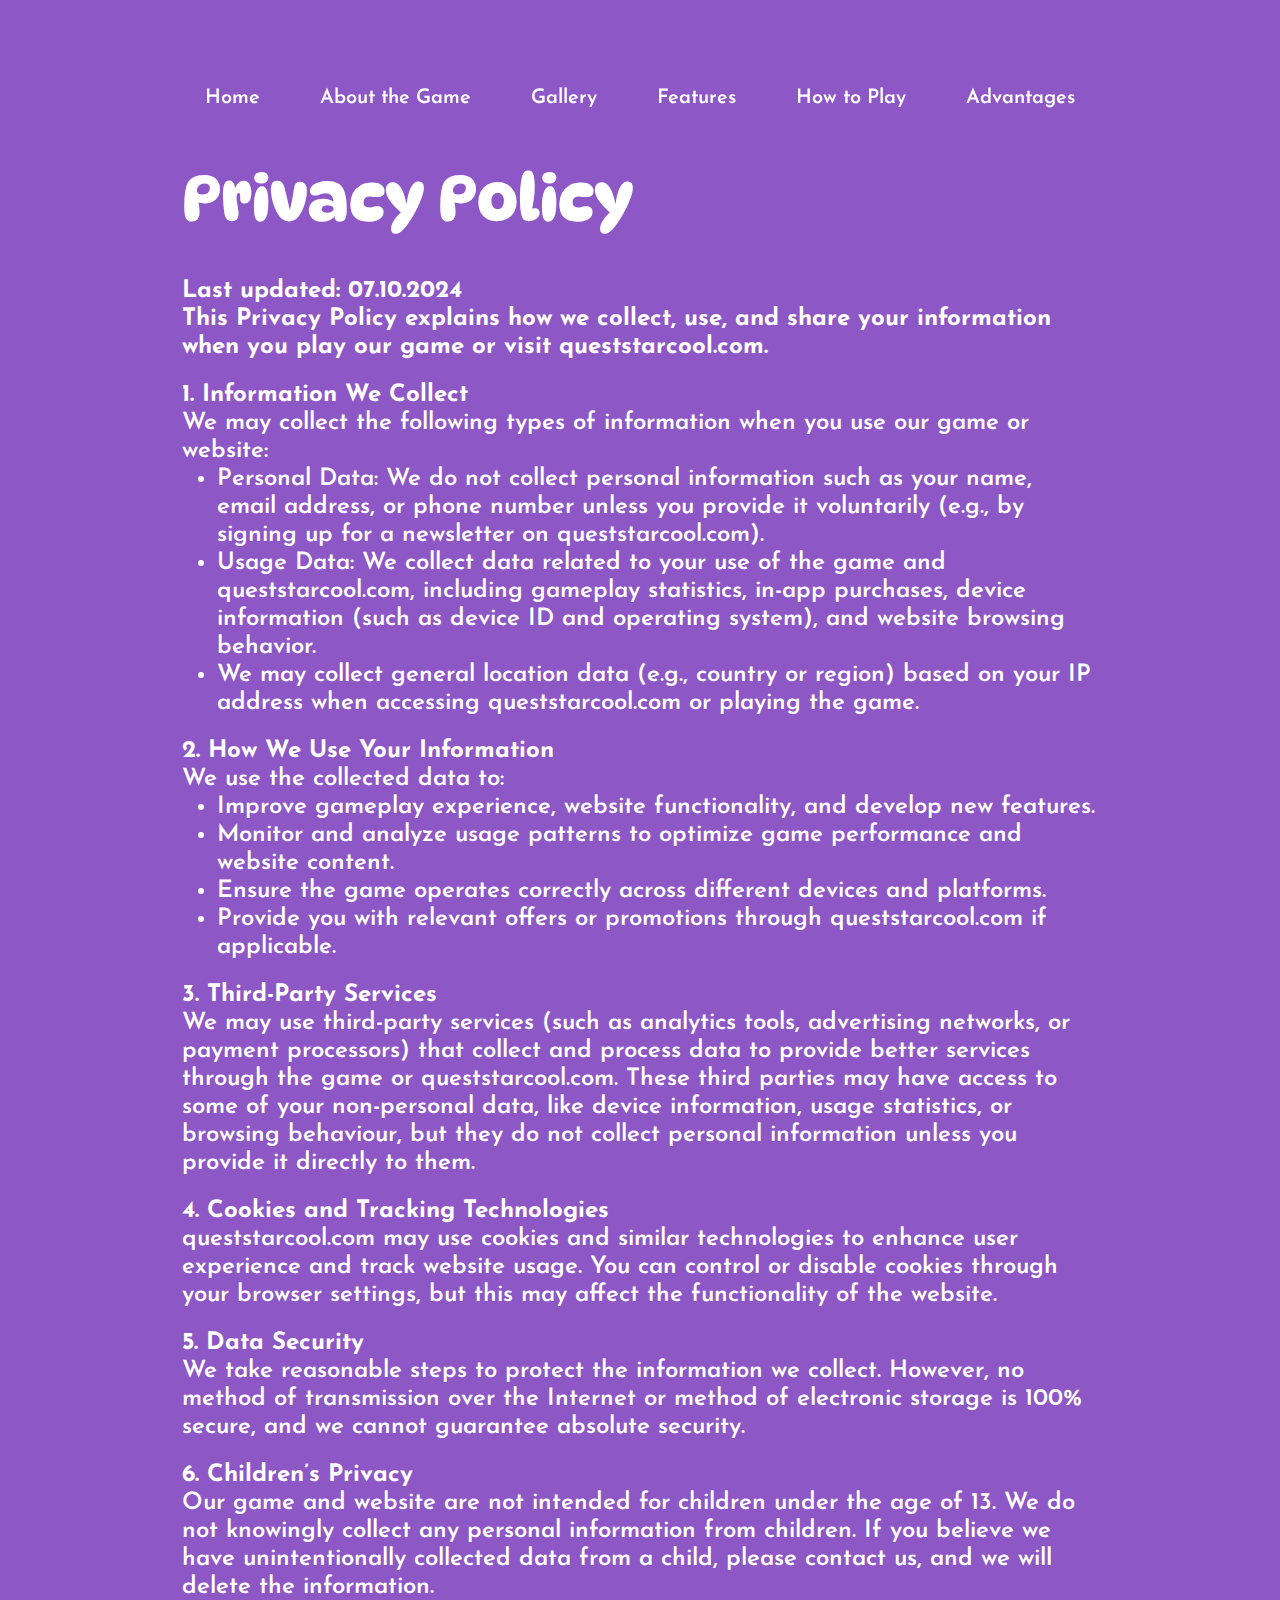
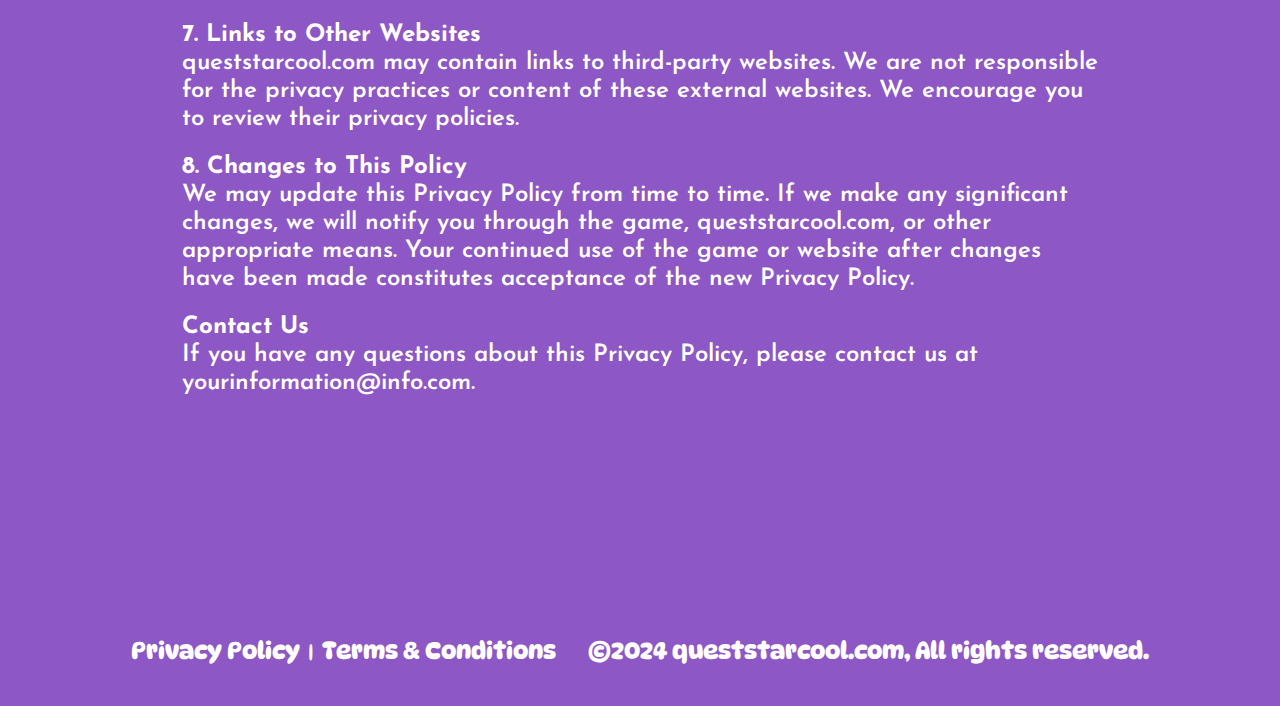
==== commit 8d24a034: "1" ====
--- a/policy.html
+++ b/policy.html
@@ -87,7 +87,7 @@
           <p class="policy-terms-text-top-one">Last updated: 07.10.2024</p>
           <p class="policy-terms-text-top-one">
             This Privacy Policy explains how we collect, use, and share your
-            information when you play our game or visit Luckybeststar.com.
+            information when you play our game or visit queststarcool.com.
           </p>
 
           <h2 class="policy-terms-text text-bold">1. Information We Collect</h2>
@@ -100,18 +100,18 @@
               <span class="terms-list-bold">Personal Data:</span>
               We do not collect personal information such as your name, email
               address, or phone number unless you provide it voluntarily (e.g.,
-              by signing up for a newsletter on Luckybeststar.com).
+              by signing up for a newsletter on queststarcool.com).
             </li>
             <li>
               <span class="terms-list-bold">Usage Data:</span>
               We collect data related to your use of the game and
-              Luckybeststar.com, including gameplay statistics, in-app
+              queststarcool.com, including gameplay statistics, in-app
               purchases, device information (such as device ID and operating
               system), and website browsing behavior.
             </li>
             <li>
               We may collect general location data (e.g., country or region)
-              based on your IP address when accessing Luckybeststar.com or
+              based on your IP address when accessing queststarcool.com or
               playing the game.
             </li>
           </ul>
@@ -135,7 +135,7 @@
             </li>
             <li>
               Provide you with relevant offers or promotions through
-              Luckybeststar.com if applicable.
+              queststarcool.com if applicable.
             </li>
           </ul>
 
@@ -144,7 +144,7 @@
             We may use third-party services (such as analytics tools,
             advertising networks, or payment processors) that collect and
             process data to provide better services through the game or
-            Luckybeststar.com. These third parties may have access to some of
+            queststarcool.com. These third parties may have access to some of
             your non-personal data, like device information, usage statistics,
             or browsing behaviour, but they do not collect personal information
             unless you provide it directly to them.
@@ -154,7 +154,7 @@
             4. Cookies and Tracking Technologies
           </h2>
           <p class="policy-terms-text-one">
-            Luckybeststar.com may use cookies and similar technologies to
+            queststarcool.com may use cookies and similar technologies to
             enhance user experience and track website usage. You can control or
             disable cookies through your browser settings, but this may affect
             the functionality of the website.
@@ -180,7 +180,7 @@
             7. Links to Other Websites
           </h2>
           <p class="policy-terms-text-one">
-            Luckybeststar.com may contain links to third-party websites. We are
+            queststarcool.com may contain links to third-party websites. We are
             not responsible for the privacy practices or content of these
             external websites. We encourage you to review their privacy
             policies.
@@ -190,7 +190,7 @@
           <p class="policy-terms-text-one">
             We may update this Privacy Policy from time to time. If we make any
             significant changes, we will notify you through the game,
-            Luckybeststar.com, or other appropriate means. Your continued use of
+            queststarcool.com, or other appropriate means. Your continued use of
             the game or website after changes have been made constitutes
             acceptance of the new Privacy Policy.
           </p>
@@ -215,7 +215,7 @@
           <a class="footer-text" href="terms.html">Terms & Conditions</a>
         </div>
         <p class="footer-copyright">
-          ©2024 luckybeststar.com, All rights reserved.
+          ©2024 queststarcool.com, All rights reserved.
         </p>
       </div>
     </footer>
--- a/css/main.css
+++ b/css/main.css
@@ -12,6 +12,7 @@
 html {
   scroll-behavior: smooth;
   background: #8d57c6;
+  color: #ffffff;
 }
 
 body {
@@ -451,7 +452,7 @@
   height: 1084px;
   margin: auto;
 
-  background-image: url("/image/home/Frame\ 91\ \(2\).png");
+  background-image: url("/image/home/Frame\ 90\ \(1\).png");
 }
 .home__wrapper {
   position: relative;
@@ -465,7 +466,29 @@
   flex-direction: column;
   -webkit-box-align: center;
   -ms-flex-align: center;
-  align-items: center;
+  align-items: start;
+  justify-content: start;
+}
+.home-title {
+  font-family: DynaPuff;
+  font-size: 48px;
+  font-weight: 700;
+  line-height: 57.6px;
+  text-align: left;
+  text-underline-position: from-font;
+  text-decoration-skip-ink: none;
+  color: #ffffff;
+}
+.home-text {
+  font-family: Josefin Sans;
+  font-size: 20px;
+  font-weight: 700;
+  line-height: 20px;
+  text-align: left;
+  text-underline-position: from-font;
+  text-decoration-skip-ink: none;
+  width: 263px;
+  padding: 24px 0 40px;
 }
 .home__container-top {
   display: -webkit-box;
@@ -475,9 +498,8 @@
   -webkit-box-direction: normal;
   -ms-flex-direction: column;
   flex-direction: column;
-  align-items: center;
-  margin-top: 550px;
-  margin-right: 50px;
+  align-items: start;
+  margin-top: 160px;
 }
 
 .home__google-button_link {
@@ -492,7 +514,6 @@
   animation: pulse 2s infinite;
   width: 264px;
   height: 66px;
-  margin-top: -100px;
 }
 .home-image {
   display: none;
@@ -506,63 +527,215 @@
 
     display: flex;
 
-    background-image: url("/image/home/Frame\ 92\ \(2\).png");
-  }
-
-  .home__google-button_link {
-    width: 300px;
-    height: 86px;
-    margin: auto;
-
-    margin-left: 10px;
+    background-image: url("/image/home/Frame\ 91\ \(1\).png");
+  }
+  .home-title {
+    font-family: DynaPuff;
+    font-size: 88px;
+    font-weight: 700;
+    line-height: 105.6px;
+    text-align: left;
+    text-underline-position: from-font;
+    text-decoration-skip-ink: none;
+    width: 757px;
+  }
+  .home-text {
+    font-family: Josefin Sans;
+    font-size: 24px;
+    font-weight: 500;
+    line-height: 24px;
+    text-align: left;
+    text-underline-position: from-font;
+    text-decoration-skip-ink: none;
+    width: 757px;
+
+    padding: 32px 0 48px;
+  }
+  .home__container-top {
+    padding: 140px 87px;
   }
 }
 .about {
   background: #713caa;
-}
-
-.about-image {
+  background-repeat: no-repeat;
+  background-size: cover;
+  background-position: center;
+
   width: 375px;
-  margin: 0 auto 0;
-}
-.about-image-desk {
-  display: none;
-}
-
+  height: 496px;
+  margin: auto;
+  padding: 40px 24px;
+  background-image: url("/image//about/about.png");
+}
+.about-title {
+  font-family: DynaPuff;
+  font-size: 40px;
+  font-weight: 700;
+  line-height: 48px;
+  text-align: left;
+  text-underline-position: from-font;
+  text-decoration-skip-ink: none;
+  width: 216px;
+  padding-bottom: 40px;
+}
+.about-text {
+  font-family: Josefin Sans;
+  font-size: 20px;
+  font-weight: 500;
+  line-height: 20px;
+  text-align: left;
+  text-underline-position: from-font;
+  text-decoration-skip-ink: none;
+}
 @media screen and (min-width: 1200px) {
   .about {
-  }
-
-  .about-image {
-    display: none;
-  }
-  .about-image-desk {
-    display: flex;
+    background: #713caa;
+    background-repeat: no-repeat;
+    background-size: cover;
+    background-position: center;
+
+    width: 1440px;
+    height: 430px;
+    border-radius: 32px;
+
     margin: auto;
-    width: 1440px;
+    padding: 72px 86px;
+    background-image: url("/image/about/about\ the\ game\ \(3\).png");
+  }
+  .about-title {
+    font-family: DynaPuff;
+    font-size: 72px;
+    font-weight: 600;
+    line-height: 86.4px;
+    text-align: left;
+    text-underline-position: from-font;
+    text-decoration-skip-ink: none;
+    width: 661px;
+
+    padding-bottom: 40px;
+  }
+  .about-text {
+    font-family: Josefin Sans;
+    font-size: 20px;
+    font-weight: 500;
+    line-height: 24px;
+    letter-spacing: 0.03em;
+    text-align: left;
+    text-underline-position: from-font;
+    text-decoration-skip-ink: none;
+    width: 709px;
   }
 }
 
 .play {
   background: #8d57c6;
 }
-.play-image {
+.play-list {
+  display: flex;
+  gap: 24px;
+  align-items: center;
+  justify-content: center;
+  flex-direction: column;
+}
+.play-item {
   width: 323px;
-  margin: 0 auto 0;
-}
-.play-image-desk {
-  display: none;
-}
+  padding: 16px;
+  border-radius: 24px;
+  background: #3891f7;
+  display: flex;
+  gap: 24px;
+}
+.play-item-two {
+  background: #cb3838;
+}
+.play-item-three {
+  background: #e9bb24;
+}
+.play-item-four {
+  background: #2d8e24;
+}
+.play-item-five {
+  background: #f349dc;
+}
+.play-number {
+  font-family: DynaPuff;
+  font-size: 40px;
+  font-weight: 400;
+  line-height: 48px;
+  text-align: left;
+  text-underline-position: from-font;
+  text-decoration-skip-ink: none;
+}
+.play-text {
+  font-family: Josefin Sans;
+  font-size: 16px;
+  font-weight: 400;
+  line-height: 16px;
+  text-align: left;
+  text-underline-position: from-font;
+  text-decoration-skip-ink: none;
+}
+
 @media screen and (min-width: 1200px) {
   .play {
-  }
-  .play-image {
-    display: none;
-  }
-  .play-image-desk {
+    background-repeat: no-repeat;
+    background-size: cover;
+    background-position: center;
+
+    width: 1440px;
+    height: 856pxpx;
+    margin: auto;
+
+    background-image: url("/image/play/Frame\ 92\ \(1\).png");
+  }
+  .play-list {
     display: flex;
-    margin: auto;
-    width: 1440px;
+    gap: 24px;
+    align-items: center;
+    justify-content: center;
+    flex-direction: column;
+    padding-left: 400px;
+  }
+  .play-item {
+    width: 323px;
+    padding: 16px;
+    border-radius: 24px;
+    background: #3891f7;
+    display: flex;
+    gap: 24px;
+    width: 648px;
+    padding: 0 34px;
+  }
+  .play-number {
+    font-family: DynaPuff;
+    font-size: 96px;
+    font-weight: 500;
+    line-height: 115.2px;
+    text-align: center;
+    text-underline-position: from-font;
+    text-decoration-skip-ink: none;
+  }
+  .play-text {
+    font-family: Josefin Sans;
+    font-size: 24px;
+    font-weight: 400;
+    line-height: 24px;
+    text-align: left;
+    text-underline-position: from-font;
+    text-decoration-skip-ink: none;
+    padding: 24px 0;
+  }
+  .play-item-two {
+    background: #cb3838;
+  }
+  .play-item-three {
+    background: #e9bb24;
+  }
+  .play-item-four {
+    background: #2d8e24;
+  }
+  .play-item-five {
+    background: #f349dc;
   }
 }
 
@@ -585,6 +758,13 @@
 }
 .gallery-title {
   margin: 160px auto 40px;
+  font-family: DynaPuff;
+  font-size: 40px;
+  font-weight: 600;
+  line-height: 48px;
+  text-align: center;
+  text-underline-position: from-font;
+  text-decoration-skip-ink: none;
 }
 .slick-prev:before {
   display: none;
@@ -629,6 +809,16 @@
   display: none;
 }
 @media screen and (min-width: 1200px) {
+  .gallery-title {
+    margin: 160px auto 40px;
+    font-family: DynaPuff;
+    font-size: 72px;
+    font-weight: 600;
+    line-height: 86.4px;
+    text-align: center;
+    text-underline-position: from-font;
+    text-decoration-skip-ink: none;
+  }
   .gallery-image {
     display: none;
   }
@@ -641,131 +831,153 @@
 
 .features {
   background: #8d57c6;
-  padding: 160px 0;
-}
-.features-image {
-  width: 327px;
-  margin: auto;
-}
-.features__image {
-  border-radius: 24px;
-  padding: 0 10px;
-}
-
-.features-title {
-  margin: auto;
-  margin-bottom: 82px;
 }
 
 .features__container {
   display: flex;
   justify-content: center;
   align-items: center;
+  flex-direction: column;
   margin: auto;
   width: 370px;
-}
-
+  gap: 16px;
+}
+.features__item {
+  display: flex;
+  flex-direction: column;
+  align-items: center;
+  gap: 16px;
+  width: 201px;
+  height: 320px;
+  border-radius: 24px;
+  padding-top: 16px;
+
+  background: linear-gradient(180deg, #a764e5 0%, #41167e 100%);
+}
+.features__image {
+  width: 124px;
+  height: 124px;
+}
+.features__title {
+  font-family: DynaPuff;
+  font-size: 20px;
+  font-weight: 600;
+  line-height: 28px;
+  text-align: center;
+  text-underline-position: from-font;
+  text-decoration-skip-ink: none;
+  width: 185px;
+}
+.features__text {
+  font-family: Josefin Sans;
+  font-size: 14px;
+  font-weight: 400;
+  line-height: 14px;
+  text-align: center;
+  text-underline-position: from-font;
+  text-decoration-skip-ink: none;
+  width: 166px;
+}
 .features-image-desk {
   display: none;
 }
+
 @media screen and (min-width: 1200px) {
-  .features {
-    padding: 160px 0;
-  }
+  .features-phone {
+    display: none;
+  }
+  .features__container {
+    display: flex;
+    justify-content: center;
+    align-items: center;
+    flex-direction: row;
+    width: 1190px;
+    gap: 16px;
+  }
+  .features__item {
+    width: 201px;
+    height: 320px;
+    border-radius: 24px;
+    padding-top: 16px;
+    margin: 0 16px;
+    background: linear-gradient(180deg, #a764e5 0%, #41167e 100%);
+  }
+  .features__title {
+    font-family: DynaPuff;
+    font-size: 20px;
+    font-weight: 600;
+    line-height: 28px;
+    text-align: center;
+    text-underline-position: from-font;
+    text-decoration-skip-ink: none;
+    width: 185px;
+    margin: auto;
+    padding: 16px 0;
+  }
+  .features__text {
+    font-family: Josefin Sans;
+    font-size: 14px;
+    font-weight: 400;
+    line-height: 14px;
+    text-align: center;
+    text-underline-position: from-font;
+    text-decoration-skip-ink: none;
+    width: 166px;
+    margin: auto;
+  }
+  .features__image {
+    width: 124px;
+    height: 124px;
+    margin: auto;
+  }
+
   .features__list {
     max-width: 1190px;
-  }
-
-  .features-image {
-    display: none;
-  }
+    gap: 32px;
+  }
+
   .features-image-desk {
     display: flex;
     justify-content: center;
     align-items: center;
     flex-direction: column;
   }
-
-  .features__container {
-    display: -webkit-box;
-    display: -ms-flexbox;
-    display: flex;
-    -webkit-box-align: center;
-    -ms-flex-align: center;
-    align-items: center;
-    -webkit-box-pack: center;
-    -ms-flex-pack: center;
-    justify-content: center;
-    gap: 40px;
-  }
-  .features__image {
-    width: 293px;
-    border-radius: 24px;
-  }
-}
-
+}
 .advantages {
   background: #8d57c6;
-  padding: 160px 0;
-}
-.advantages-image {
-  width: 327px;
-  margin: auto;
-}
-
+  padding-bottom: 85px;
+}
+
+.advantages-item {
+  width: 323px;
+  height: 371px;
+}
+.advantages-img {
+  width: 160px;
+  height: 160px;
+  margin-top: 40px;
+}
 .advantages-title {
-  margin: auto;
-  margin-bottom: 82px;
-}
-
-.advantages__container {
-  display: flex;
-  justify-content: center;
-  align-items: center;
-  margin: auto;
-  width: 370px;
-}
-
-.advantages-image-desk {
-  display: none;
+  font-family: DynaPuff;
+  font-size: 20px;
+  font-weight: 500;
+  line-height: 24px;
+  text-align: left;
+  text-underline-position: from-font;
+  text-decoration-skip-ink: none;
+  width: 225px;
+}
+.advantages-text {
+  font-family: Josefin Sans;
+  font-size: 16px;
+  font-weight: 400;
+  line-height: 16px;
+  text-align: left;
+  text-underline-position: from-font;
+  text-decoration-skip-ink: none;
+  width: 225px;
 }
 @media screen and (min-width: 1200px) {
-  .advantages {
-    padding: 160px 0;
-  }
-  .advantages__list {
-    max-width: 1190px;
-  }
-  .advantages__image {
-    width: 401px;
-    height: 480px;
-    border-radius: 32px;
-
-    padding: 0 10px;
-  }
-
-  .advantages-image {
-    display: none;
-  }
-  .advantages-image-desk {
-    display: flex;
-    justify-content: center;
-    align-items: center;
-    flex-direction: column;
-  }
-
-  .advantages__container {
-    display: -webkit-box;
-    display: -ms-flexbox;
-    display: flex;
-    -webkit-box-align: center;
-    -ms-flex-align: center;
-    align-items: center;
-    -webkit-box-pack: center;
-    -ms-flex-pack: center;
-    justify-content: center;
-    gap: 40px;
-  }
 }
 
 .footer {
@@ -847,7 +1059,7 @@
     text-align: left;
   }
 }
-/*  */
+
 .policy {
   background-color: #8d57c6;
 }
